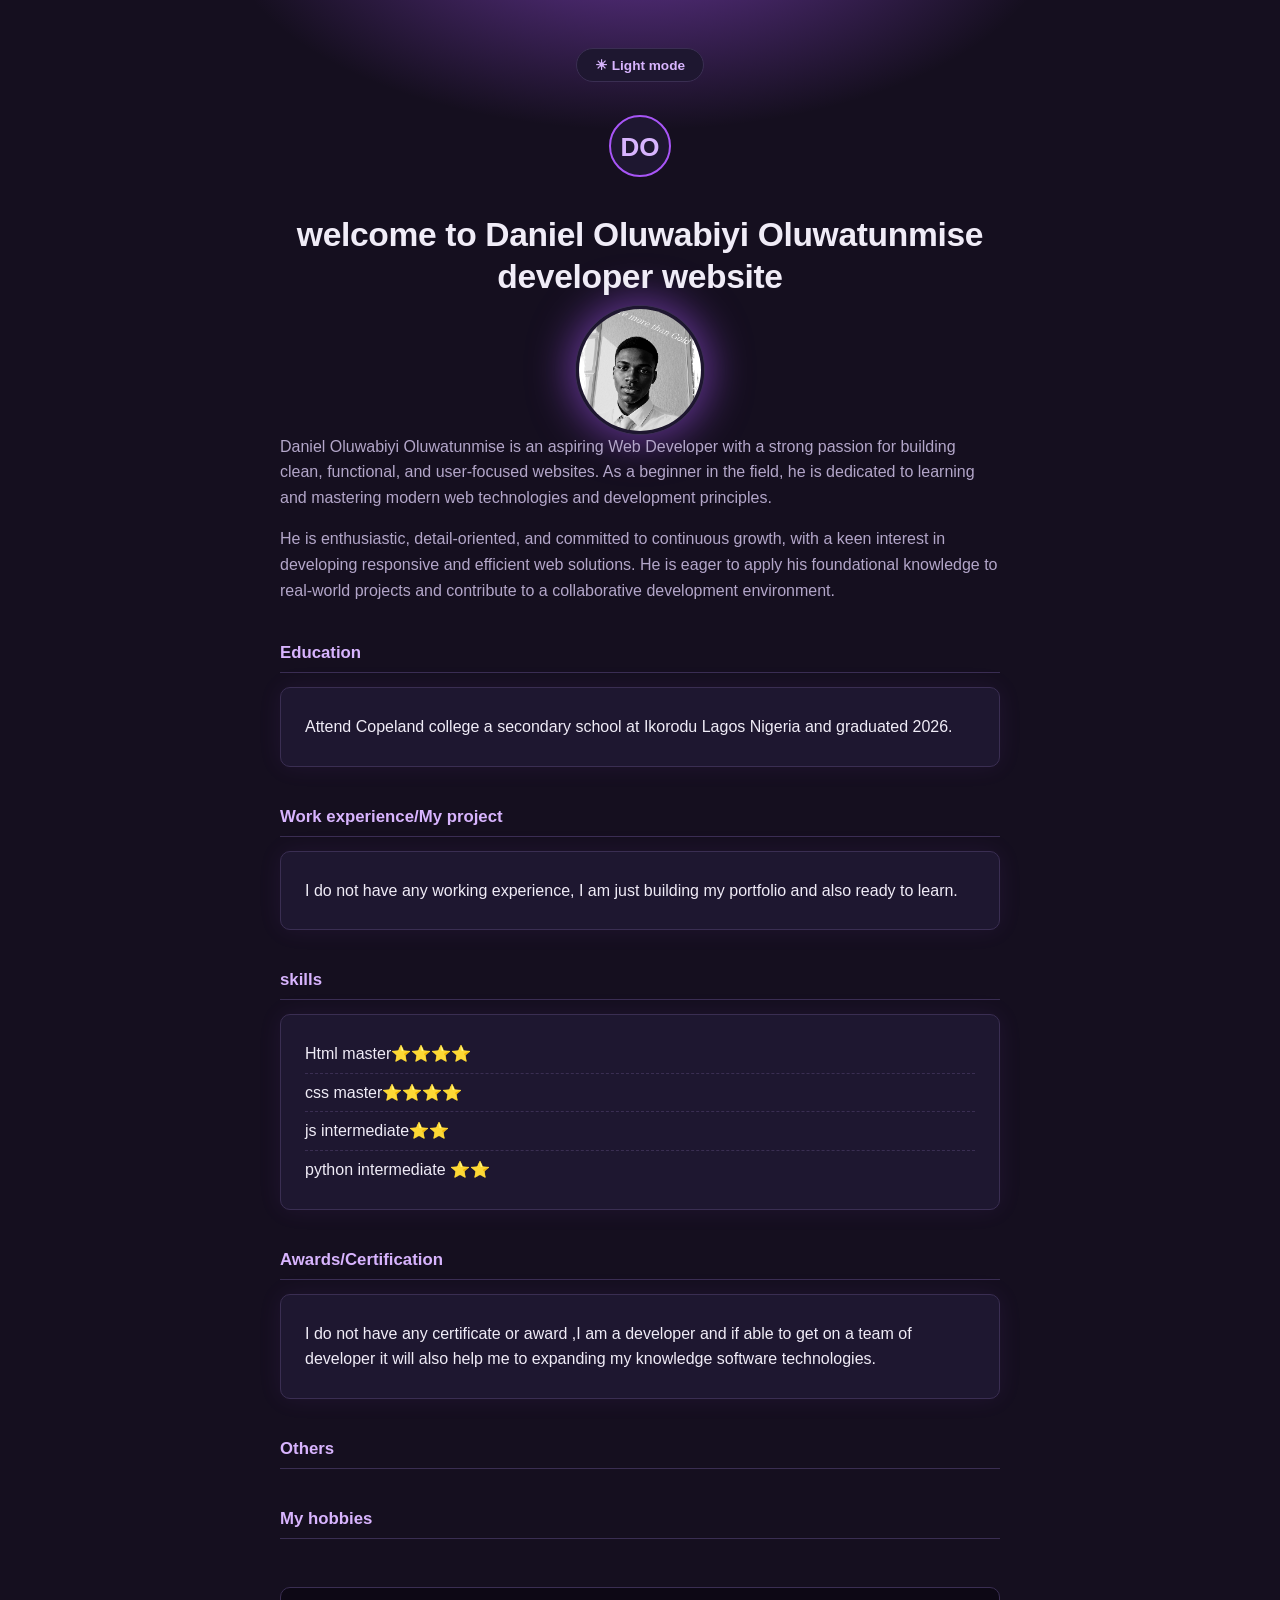
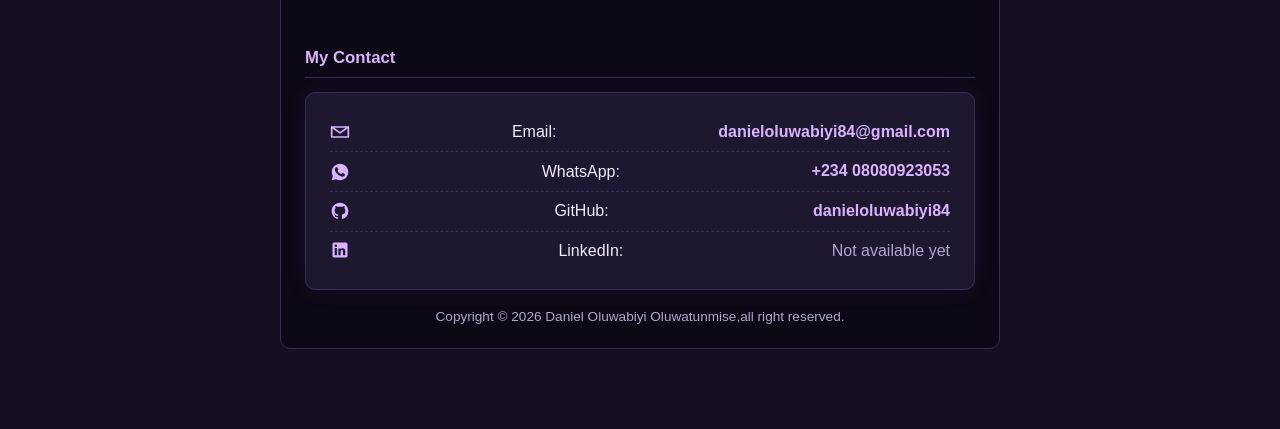
==== index.html @ 2e7d6ccd "Add files via upload" ====
<!DOCTYPE html>
<html lang="en">
<head>
    <meta charset="UTF-8">
    <title>Page title</title>
    <link rel="stylesheet" href="index.css">
</head>
<body>
    <button id="theme-toggle" onclick="toggleTheme()">☀ Light mode</button>
    
    <div style="text-align:center; margin-bottom: 12px;">
  <svg width="64" height="64" viewBox="0 0 64 64" xmlns="http://www.w3.org/2000/svg">
    <circle cx="32" cy="32" r="30" fill="var(--surface)" stroke="var(--accent)" stroke-width="2"/>
    <text x="32" y="42" font-family="Arial, sans-serif" font-size="26" font-weight="700"
          fill="var(--accent-bright)" text-anchor="middle">DO</text>
  </svg>
</div>        

    <h1>welcome to Daniel Oluwabiyi Oluwatunmise developer website</h1>
    
    <img src="profile-picture.png" alt="photo of Daniel Oluwabiyi Oluwatunmise">

<p>Daniel Oluwabiyi Oluwatunmise is an aspiring Web Developer with a strong passion for building clean, functional, and user-focused websites. As a beginner in the field, he is dedicated to learning and mastering modern web technologies and development principles.</p>

<p>He is enthusiastic, detail-oriented, and committed to continuous growth, with a keen interest in developing responsive and efficient web solutions. He is eager to apply his foundational knowledge to real-world projects and contribute to a collaborative development environment.</p>

<h3>Education</h3>

  <ul>
    <li>Attend Copeland college a secondary school at Ikorodu Lagos Nigeria and graduated 2026.</li>  
    </ul> 
  
<h3>Work experience/My project</h3>
  <ul>
    <li>I do not have any working experience,
    I am just building my portfolio and also ready to learn.</li>
 </ul>

<h3>skills</h3>
  <ul>
      <li>Html master⭐⭐⭐⭐</li>
      <li>css master⭐⭐⭐⭐</li>
      <li>js intermediate⭐⭐</li>
      <li>python intermediate ⭐⭐</li> 
  </ul>
  
<h3>Awards/Certification</h3>
  <ul> 
      <li>I do not have any certificate or award ,I am a developer and if able to get on a team of developer it will also help me to expanding my knowledge software technologies.</li>
  </ul>

<h3>Others</h3>
    <h3><a href="my-hobbies.html">My hobbies</a></h3>
    <article>
        <h3>My Contact</h3>
<ul>
    <li>
        <svg width="20" height="20" viewBox="0 0 24 24" fill="none" stroke="var(--accent-bright)" stroke-width="2">
            <path d="M4 4h16v16H4z" stroke="none"/>
            <path d="M22 6l-10 7L2 6" stroke="var(--accent-bright)" fill="none"/>
            <path d="M2 6h20v12H2z" stroke="var(--accent-bright)" fill="none"/>
        </svg>
        Email: <a href="mailto:danieloluwabiyi84@gmail.com">danieloluwabiyi84@gmail.com</a>
    </li>
    <li>
        <svg width="20" height="20" viewBox="0 0 24 24" fill="var(--accent-bright)">
            <path d="M12.04 2C6.58 2 2.13 6.45 2.13 11.91c0 1.75.46 3.45 1.32 4.95L2 22l5.25-1.38c1.45.79 3.08 1.21 4.79 1.21 5.46 0 9.91-4.45 9.91-9.91S17.5 2 12.04 2zm5.72 14.16c-.24.68-1.4 1.3-1.93 1.35-.5.05-1.06.28-3.6-.75-3.05-1.23-4.98-4.36-5.13-4.56-.15-.2-1.22-1.62-1.22-3.09 0-1.47.77-2.19 1.05-2.49.27-.3.6-.37.8-.37h.58c.19 0 .43-.03.67.51.24.55.83 1.9.9 2.04.07.14.12.3.02.49-.1.19-.15.31-.3.48-.15.17-.31.38-.44.51-.15.15-.3.31-.13.6.17.29.76 1.25 1.63 2.02 1.12 1 2.06 1.31 2.35 1.46.29.15.46.13.63-.08.17-.21.72-.84.91-1.13.19-.29.39-.24.65-.14.27.1 1.7.8 1.99.95.29.14.48.21.55.33.07.12.07.68-.17 1.34z"/>
        </svg>
        WhatsApp: <a href="https://wa.me/23408080923053" target="_blank">+234 08080923053</a>
    </li>
    <li>
        <svg width="20" height="20" viewBox="0 0 24 24" fill="var(--accent-bright)">
            <path d="M12 2C6.48 2 2 6.48 2 12c0 4.42 2.87 8.17 6.84 9.5.5.09.68-.22.68-.48 0-.24-.01-.87-.01-1.7-2.78.6-3.37-1.34-3.37-1.34-.45-1.16-1.11-1.47-1.11-1.47-.91-.62.07-.61.07-.61 1 .07 1.53 1.03 1.53 1.03.89 1.53 2.34 1.09 2.91.83.09-.65.35-1.09.63-1.34-2.22-.25-4.55-1.11-4.55-4.94 0-1.09.39-1.98 1.03-2.68-.1-.25-.45-1.27.1-2.65 0 0 .84-.27 2.75 1.02.8-.22 1.65-.33 2.5-.33.85 0 1.7.11 2.5.33 1.91-1.29 2.75-1.02 2.75-1.02.55 1.38.2 2.4.1 2.65.64.7 1.03 1.59 1.03 2.68 0 3.84-2.34 4.68-4.57 4.93.36.31.68.92.68 1.85 0 1.34-.01 2.42-.01 2.75 0 .27.18.58.69.48A10 10 0 0022 12c0-5.52-4.48-10-10-10z"/>
        </svg>
        GitHub: <a href="https://github.com/danieloluwabiyi84" target="_blank">danieloluwabiyi84</a>
    </li>
    <li>
        <svg width="20" height="20" viewBox="0 0 24 24" fill="var(--accent-bright)">
            <path d="M19 3a2 2 0 012 2v14a2 2 0 01-2 2H5a2 2 0 01-2-2V5a2 2 0 012-2h14zM8.34 18.34V9.67H5.67v8.67h2.67zM7 8.5a1.5 1.5 0 100-3 1.5 1.5 0 000 3zM18.34 18.34v-4.7c0-2.52-1.35-3.69-3.15-3.69-1.45 0-2.1.8-2.46 1.36v-1.16h-2.67c.04.75 0 8.19 0 8.19h2.67v-4.57c0-.24.02-.49.09-.66.2-.49.65-1 1.4-1 .99 0 1.39.75 1.39 1.86v4.37h2.73z"/>
        </svg>
        LinkedIn: <span style="color: var(--muted)">Not available yet</span>
    </li>
</ul>
    <footer>Copyright © 2026 Daniel Oluwabiyi Oluwatunmise,all right reserved.</footer>
    </article>
    <script src="script.js"></script>
</body>
</html>
---- index.css ----
/* ===========================================================
   Daniel Oluwabiyi Oluwatunmise — Portfolio Stylesheet
   Purple / torch-glow theme
   =========================================================== */

:root {
  --bg: #150f1f;
  --surface: #1e1730;
  --text: #f0ecf7;
  --muted: #b3a6c9;
  --accent: #a855f7;
  --accent-bright: #d8b4fe;
  --glow: rgba(168, 85, 247, 0.55);
  --border: #3a2e52;
  --card-dark: #0d0815;
  --radius: 10px;
  --max-width: 720px;
  --transition: background 0.25s ease, color 0.25s ease, border-color 0.25s ease;
}

:root[data-theme="light"] {
  --bg: #f6f2fb;
  --surface: #ffffff;
  --text: #241b33;
  --muted: #6b5e82;
  --accent: #9333ea;
  --accent-bright: #7e22ce;
  --glow: rgba(147, 51, 234, 0.25);
  --border: #ddd0ec;
  --card-dark: #ece2f8;
}

* {
  box-sizing: border-box;
}

body {
  margin: 0;
  padding: 48px 20px 80px;
  background:
    radial-gradient(600px 300px at 50% -80px, var(--glow), transparent 70%),
    var(--bg);
  color: var(--text);
  font-family: -apple-system, "Segoe UI", Roboto, Helvetica, Arial, sans-serif;
  line-height: 1.6;
  font-size: 16px;
  transition: var(--transition);
}

h1, h3 {
  font-family: inherit;
  color: var(--text);
  line-height: 1.25;
}

h1 {
  max-width: var(--max-width);
  margin: 28px auto 8px;
  font-size: clamp(1.6rem, 4vw, 2.1rem);
  font-weight: 700;
  letter-spacing: -0.01em;
  text-align: center;
}

h3 {
  max-width: var(--max-width);
  margin: 40px auto 14px;
  padding-bottom: 8px;
  font-size: 1.05rem;
  font-weight: 700;
  color: var(--accent-bright);
  border-bottom: 1px solid var(--border);
}

p {
  max-width: var(--max-width);
  margin: 0 auto 16px;
  color: var(--muted);
}

/* Profile photo: torch-lit glow, like it's catching firelight */
img {
  display: block;
  width: 128px;
  height: 128px;
  margin: 0 auto;
  border-radius: 50%;
  object-fit: cover;
  border: 3px solid var(--surface);
  box-shadow:
    0 0 0 1px var(--border),
    0 0 40px 6px var(--glow);
}

ul {
  max-width: var(--max-width);
  margin: 0 auto 16px;
  padding: 20px 24px;
  list-style: none;
  background: var(--surface);
  border: 1px solid var(--border);
  border-radius: var(--radius);
  box-shadow: 0 0 24px rgba(168, 85, 247, 0.08);
}

ul li {
  color: var(--text);
  padding: 6px 0;
}

ul li:not(:last-child) {
  border-bottom: 1px dashed var(--border);
}

/* Skills list: each line becomes a row with the stars pushed right */
h3:has(+ ul) + ul li {
  display: flex;
  justify-content: space-between;
  align-items: center;
  gap: 12px;
}

a {
  color: var(--accent-bright);
  text-decoration: none;
  font-weight: 600;
  border-bottom: 1px solid transparent;
  transition: border-color 0.15s ease, text-shadow 0.15s ease;
}

a:hover,
a:focus-visible {
  border-bottom-color: var(--accent-bright);
  text-shadow: 0 0 12px var(--glow);
}

a:focus-visible {
  outline: 2px solid var(--accent-bright);
  outline-offset: 3px;
  border-radius: 2px;
}

article {
  max-width: var(--max-width);
  margin: 48px auto 0;
  padding: 20px 24px;
  background: var(--card-dark);
  border: 1px solid var(--border);
  border-radius: var(--radius);
  transition: var(--transition);
}

footer {
  color: var(--muted);
  font-size: 0.85rem;
  text-align: center;
}

#theme-toggle {
  display: block;
  margin: 0 auto 32px;
  padding: 8px 18px;
  background: var(--surface);
  color: var(--accent-bright);
  border: 1px solid var(--border);
  border-radius: 999px;
  font-size: 0.85rem;
  font-weight: 600;
  cursor: pointer;
  transition: var(--transition);
}

#theme-toggle:hover,
#theme-toggle:focus-visible {
  border-color: var(--accent-bright);
}

h3:has(+ ul) + ul li {
  display: flex;
  align-items: center;
  gap: 10px;
}
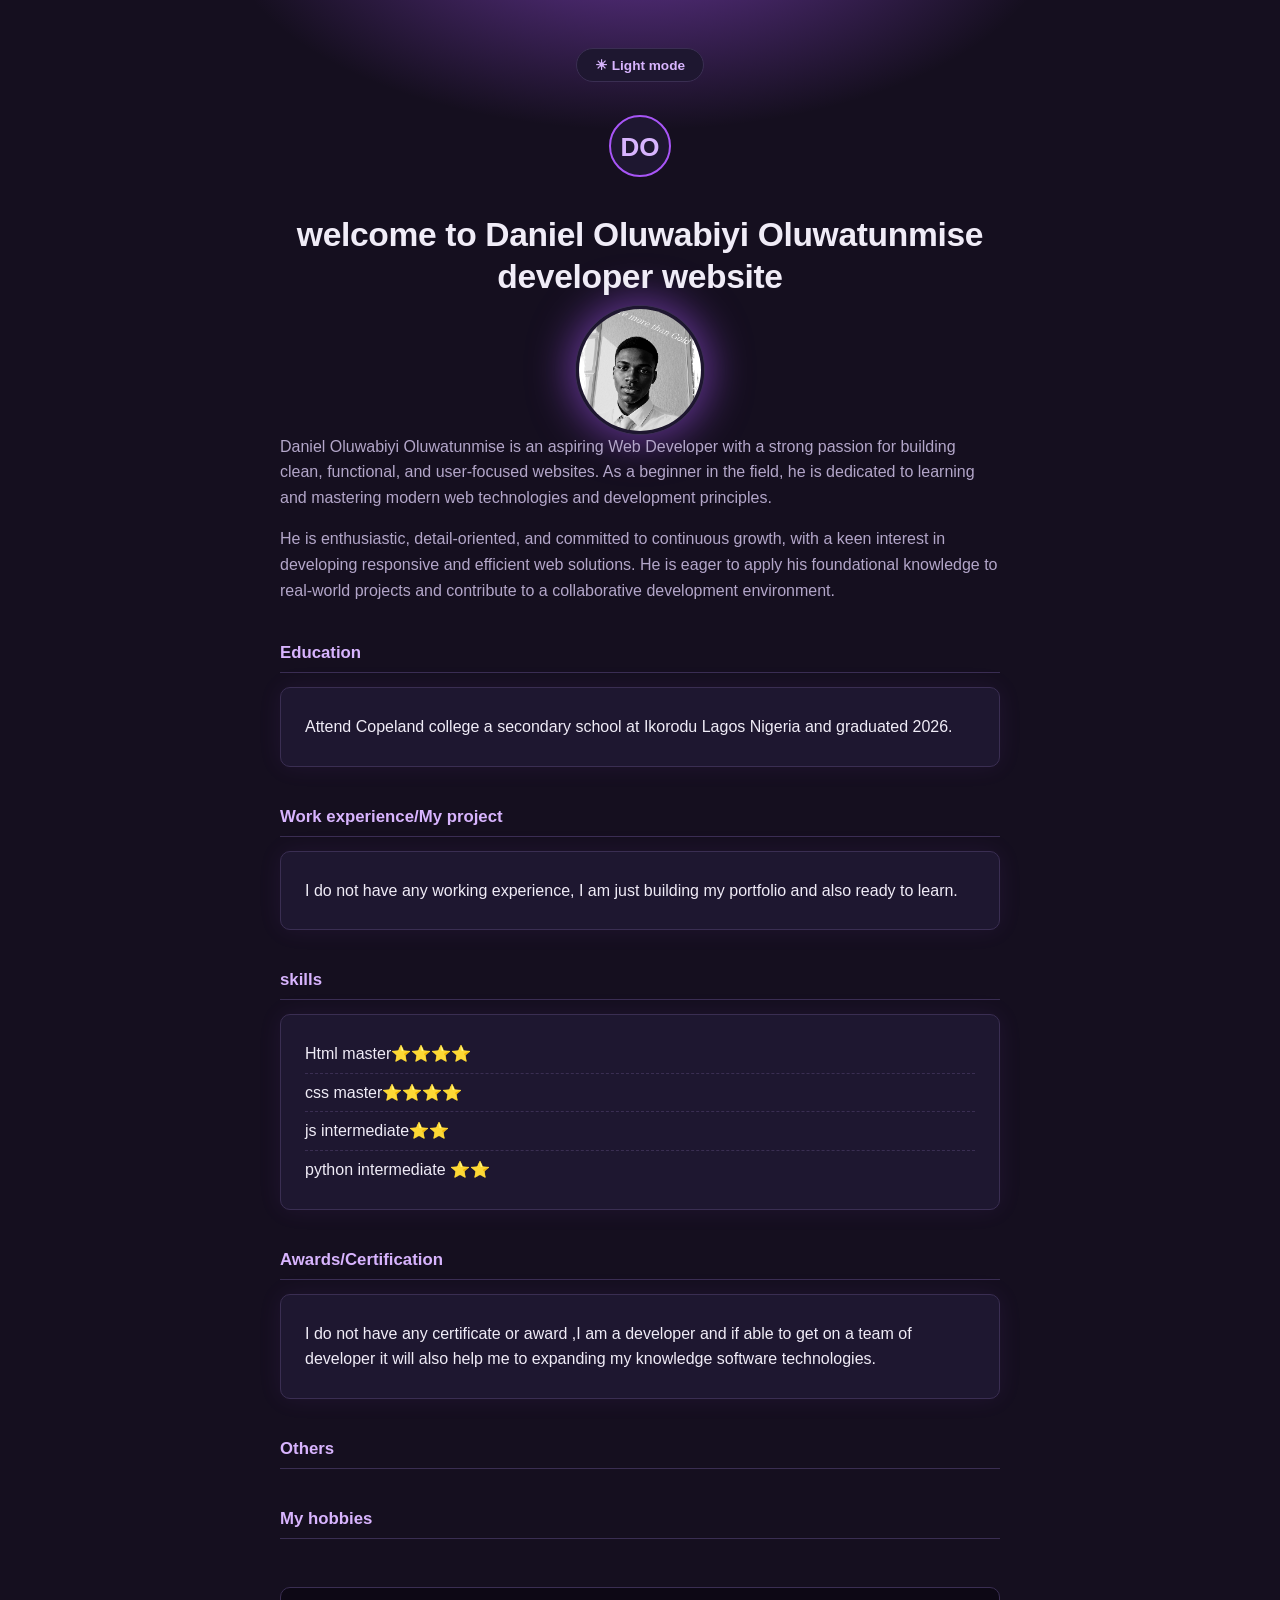
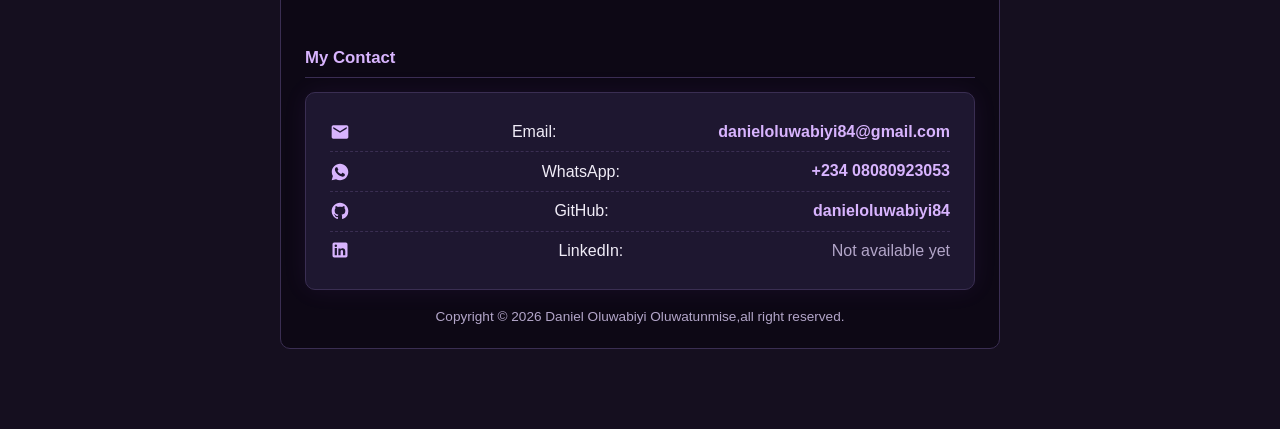
==== commit bf0d268a: "Add files via upload" ====
--- a/index.html
+++ b/index.html
@@ -1,9 +1,13 @@
-   <!DOCTYPE html>
+<!DOCTYPE html>
 <html lang="en">
 <head>
     <meta charset="UTF-8">
+    
+    <meta name="viewport" content="width=device-width, initial-scale=1.0">
+    
     <title>Page title</title>
     <link rel="stylesheet" href="index.css">
+    
 </head>
 <body>
     <button id="theme-toggle" onclick="toggleTheme()">☀ Light mode</button>
@@ -55,11 +59,11 @@
         <h3>My Contact</h3>
 <ul>
     <li>
-        <svg width="20" height="20" viewBox="0 0 24 24" fill="none" stroke="var(--accent-bright)" stroke-width="2">
-            <path d="M4 4h16v16H4z" stroke="none"/>
-            <path d="M22 6l-10 7L2 6" stroke="var(--accent-bright)" fill="none"/>
-            <path d="M2 6h20v12H2z" stroke="var(--accent-bright)" fill="none"/>
-        </svg>
+        
+        <svg width="20" height="20" viewBox="0 0 24 24" fill="var(--accent-bright)">
+    <path d="M20 4H4c-1.1 0-1.99.9-1.99 2L2 18c0 1.1.9 2 2 2h16c1.1 0 2-.9 2-2V6c0-1.1-.9-2-2-2zm0 4l-8 5-8-5V6l8 5 8-5v2z"/>
+</svg>
+
         Email: <a href="mailto:danieloluwabiyi84@gmail.com">danieloluwabiyi84@gmail.com</a>
     </li>
     <li>
@@ -85,4 +89,4 @@
     </article>
     <script src="script.js"></script>
 </body>
-</html>+</html>
--- a/index.css
+++ b/index.css
@@ -112,6 +112,11 @@
   border-bottom: 1px dashed var(--border);
 }
 
+ul li a {
+    word-break: break-word;
+    overflow-wrap: anywhere;
+}
+
 /* Skills list: each line becomes a row with the stars pushed right */
 h3:has(+ ul) + ul li {
   display: flex;
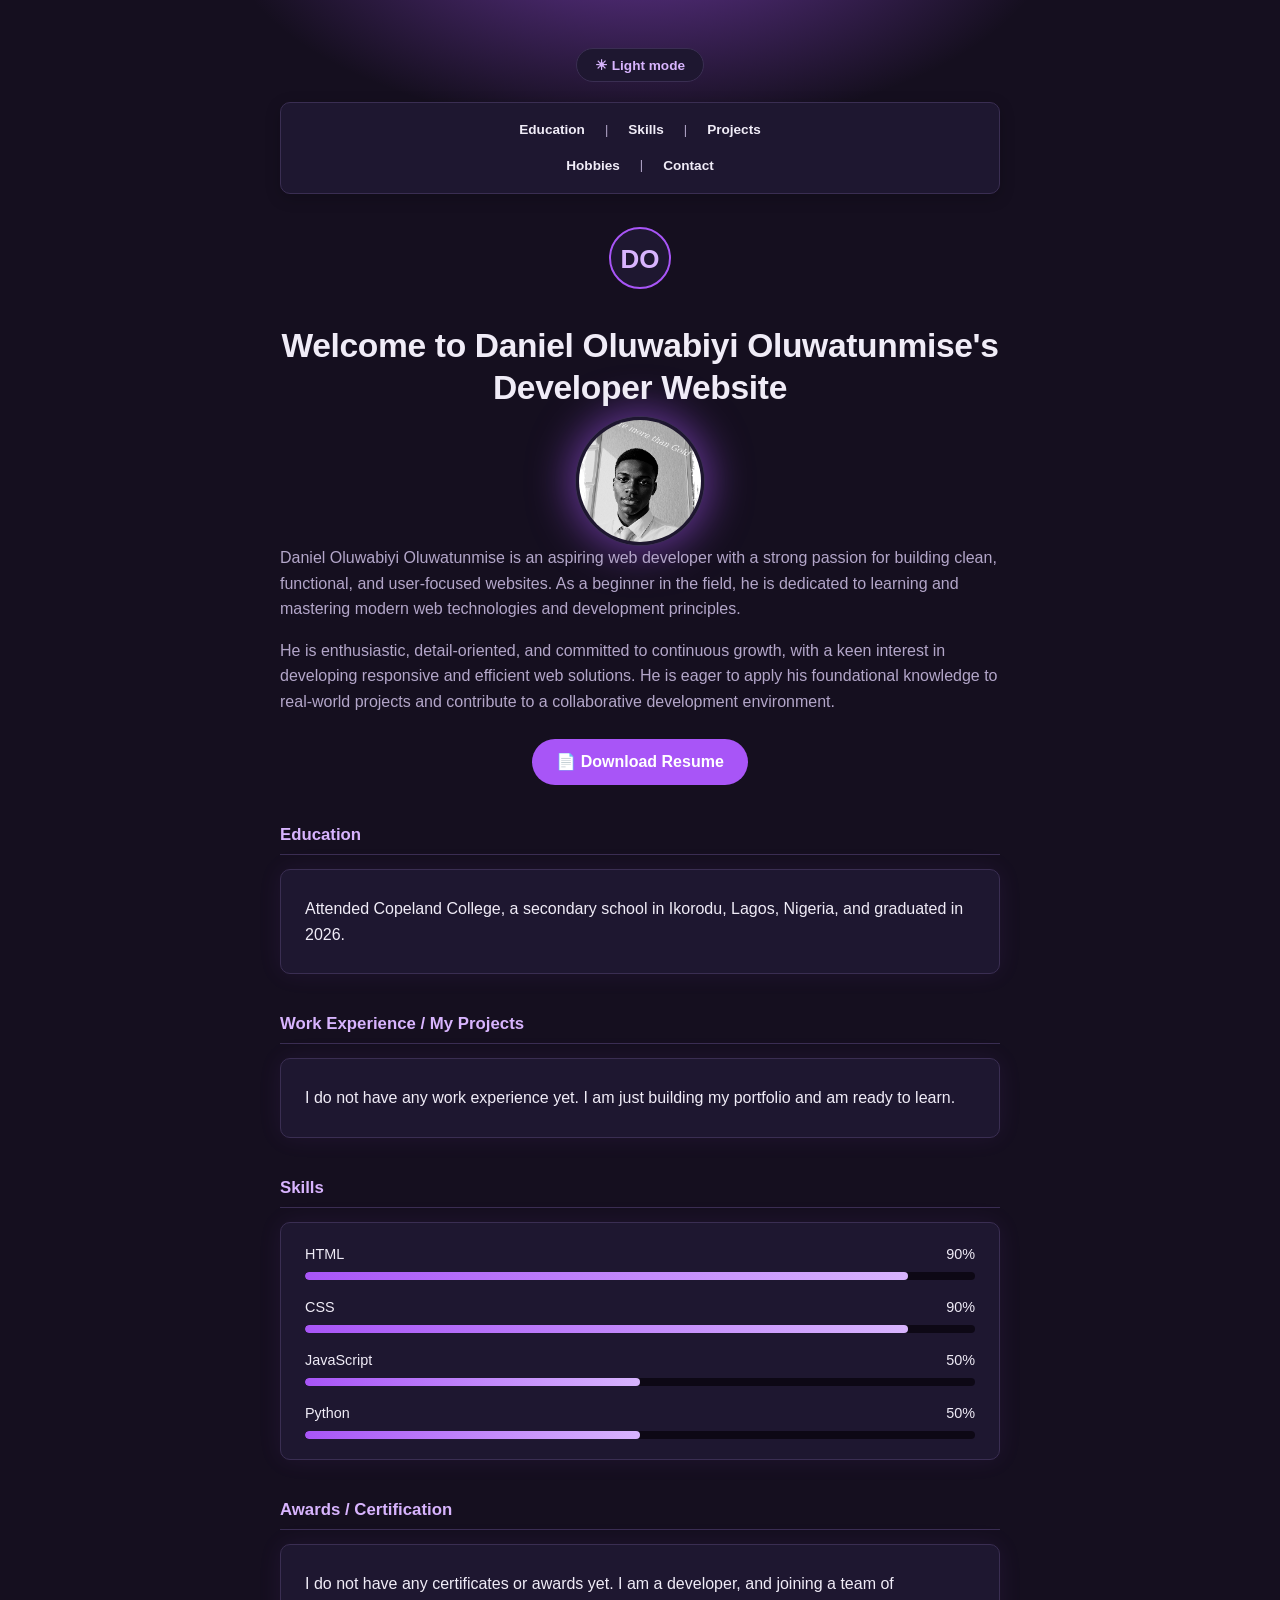
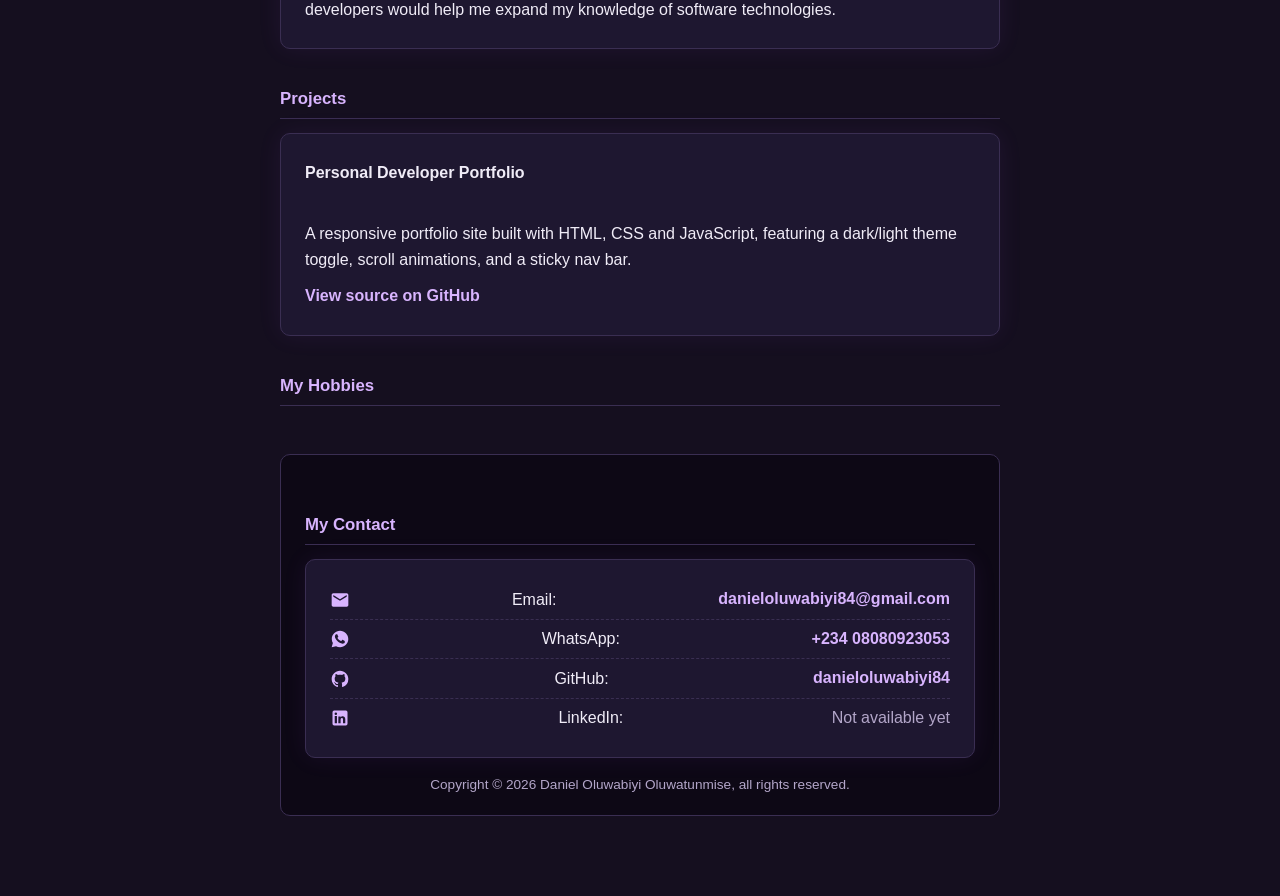
==== commit 0d0527df: "Add files via upload" ====
--- a/index.html
+++ b/index.html
@@ -2,91 +2,137 @@
 <html lang="en">
 <head>
     <meta charset="UTF-8">
-    
     <meta name="viewport" content="width=device-width, initial-scale=1.0">
-    
-    <title>Page title</title>
+    <title>Daniel Oluwabiyi Oluwatunmise — Developer Portfolio</title>
     <link rel="stylesheet" href="index.css">
-    
 </head>
 <body>
     <button id="theme-toggle" onclick="toggleTheme()">☀ Light mode</button>
-    
+
+    <nav class="site-nav">
+        <div class="nav-row">
+            <a href="#education" class="nav-link">Education</a>
+            <span class="nav-sep">|</span>
+            <a href="#skills" class="nav-link">Skills</a>
+            <span class="nav-sep">|</span>
+            <a href="#projects" class="nav-link">Projects</a>
+        </div>
+        <div class="nav-row">
+            <a href="my-hobbies.html" class="nav-link">Hobbies</a>
+            <span class="nav-sep">|</span>
+            <a href="#contact" class="nav-link">Contact</a>
+        </div>
+    </nav>
+
     <div style="text-align:center; margin-bottom: 12px;">
-  <svg width="64" height="64" viewBox="0 0 64 64" xmlns="http://www.w3.org/2000/svg">
-    <circle cx="32" cy="32" r="30" fill="var(--surface)" stroke="var(--accent)" stroke-width="2"/>
-    <text x="32" y="42" font-family="Arial, sans-serif" font-size="26" font-weight="700"
-          fill="var(--accent-bright)" text-anchor="middle">DO</text>
-  </svg>
-</div>        
+        <svg width="64" height="64" viewBox="0 0 64 64" xmlns="http://www.w3.org/2000/svg">
+            <circle cx="32" cy="32" r="30" fill="var(--surface)" stroke="var(--accent)" stroke-width="2"/>
+            <text x="32" y="42" font-family="Arial, sans-serif" font-size="26" font-weight="700"
+                  fill="var(--accent-bright)" text-anchor="middle">DO</text>
+        </svg>
+    </div>
 
-    <h1>welcome to Daniel Oluwabiyi Oluwatunmise developer website</h1>
-    
-    <img src="profile-picture.png" alt="photo of Daniel Oluwabiyi Oluwatunmise">
+    <h1>Welcome to Daniel Oluwabiyi Oluwatunmise's Developer Website</h1>
 
-<p>Daniel Oluwabiyi Oluwatunmise is an aspiring Web Developer with a strong passion for building clean, functional, and user-focused websites. As a beginner in the field, he is dedicated to learning and mastering modern web technologies and development principles.</p>
+    <img src="profile-picture.png" alt="Photo of Daniel Oluwabiyi Oluwatunmise">
 
-<p>He is enthusiastic, detail-oriented, and committed to continuous growth, with a keen interest in developing responsive and efficient web solutions. He is eager to apply his foundational knowledge to real-world projects and contribute to a collaborative development environment.</p>
+    <p>Daniel Oluwabiyi Oluwatunmise is an aspiring web developer with a strong passion for building clean, functional, and user-focused websites. As a beginner in the field, he is dedicated to learning and mastering modern web technologies and development principles.</p>
 
-<h3>Education</h3>
+    <p>He is enthusiastic, detail-oriented, and committed to continuous growth, with a keen interest in developing responsive and efficient web solutions. He is eager to apply his foundational knowledge to real-world projects and contribute to a collaborative development environment.</p>
 
-  <ul>
-    <li>Attend Copeland college a secondary school at Ikorodu Lagos Nigeria and graduated 2026.</li>  
-    </ul> 
-  
-<h3>Work experience/My project</h3>
-  <ul>
-    <li>I do not have any working experience,
-    I am just building my portfolio and also ready to learn.</li>
- </ul>
+    <div style="text-align:center; margin: 24px auto;">
+        <a href="resume.pdf" download class="resume-btn">📄 Download Resume</a>
+    </div>
 
-<h3>skills</h3>
-  <ul>
-      <li>Html master⭐⭐⭐⭐</li>
-      <li>css master⭐⭐⭐⭐</li>
-      <li>js intermediate⭐⭐</li>
-      <li>python intermediate ⭐⭐</li> 
-  </ul>
-  
-<h3>Awards/Certification</h3>
-  <ul> 
-      <li>I do not have any certificate or award ,I am a developer and if able to get on a team of developer it will also help me to expanding my knowledge software technologies.</li>
-  </ul>
+    <div class="reveal">
+        <h3 id="education">Education</h3>
+        <ul>
+            <li>Attended Copeland College, a secondary school in Ikorodu, Lagos, Nigeria, and graduated in 2026.</li>
+        </ul>
+    </div>
 
-<h3>Others</h3>
-    <h3><a href="my-hobbies.html">My hobbies</a></h3>
-    <article>
+    <div class="reveal">
+        <h3>Work Experience / My Projects</h3>
+        <ul>
+            <li>I do not have any work experience yet. I am just building my portfolio and am ready to learn.</li>
+        </ul>
+    </div>
+
+    <div class="reveal">
+        <h3 id="skills">Skills</h3>
+        <div class="skills-container">
+            <div class="skill">
+                <div class="skill-label"><span>HTML</span><span>90%</span></div>
+                <div class="skill-bar"><div class="skill-fill" data-level="90%"></div></div>
+            </div>
+            <div class="skill">
+                <div class="skill-label"><span>CSS</span><span>90%</span></div>
+                <div class="skill-bar"><div class="skill-fill" data-level="90%"></div></div>
+            </div>
+            <div class="skill">
+                <div class="skill-label"><span>JavaScript</span><span>50%</span></div>
+                <div class="skill-bar"><div class="skill-fill" data-level="50%"></div></div>
+            </div>
+            <div class="skill">
+                <div class="skill-label"><span>Python</span><span>50%</span></div>
+                <div class="skill-bar"><div class="skill-fill" data-level="50%"></div></div>
+            </div>
+        </div>
+    </div>
+
+    <div class="reveal">
+        <h3>Awards / Certification</h3>
+        <ul>
+            <li>I do not have any certificates or awards yet. I am a developer, and joining a team of developers would help me expand my knowledge of software technologies.</li>
+        </ul>
+    </div>
+
+    <div class="reveal">
+        <h3 id="projects">Projects</h3>
+        <ul>
+            <li>
+                <strong>Personal Developer Portfolio</strong><br>
+                A responsive portfolio site built with HTML, CSS and JavaScript, featuring a dark/light theme toggle, scroll animations, and a sticky nav bar.<br>
+                <a href="https://github.com/danieloluwabiyi84/my-portfolio" target="_blank">View source on GitHub</a>
+            </li>
+        </ul>
+    </div>
+
+    <h3><a href="my-hobbies.html">My Hobbies</a></h3>
+
+    <article class="reveal" id="contact">
         <h3>My Contact</h3>
-<ul>
-    <li>
-        
-        <svg width="20" height="20" viewBox="0 0 24 24" fill="var(--accent-bright)">
-    <path d="M20 4H4c-1.1 0-1.99.9-1.99 2L2 18c0 1.1.9 2 2 2h16c1.1 0 2-.9 2-2V6c0-1.1-.9-2-2-2zm0 4l-8 5-8-5V6l8 5 8-5v2z"/>
-</svg>
+        <ul>
+            <li>
+                <svg width="20" height="20" viewBox="0 0 24 24" fill="var(--accent-bright)">
+                    <path d="M20 4H4c-1.1 0-1.99.9-1.99 2L2 18c0 1.1.9 2 2 2h16c1.1 0 2-.9 2-2V6c0-1.1-.9-2-2-2zm0 4l-8 5-8-5V6l8 5 8-5v2z"/>
+                </svg>
+                Email: <a href="mailto:danieloluwabiyi84@gmail.com">danieloluwabiyi84@gmail.com</a>
+            </li>
+            <li>
+                <svg width="20" height="20" viewBox="0 0 24 24" fill="var(--accent-bright)">
+                    <path d="M12.04 2C6.58 2 2.13 6.45 2.13 11.91c0 1.75.46 3.45 1.32 4.95L2 22l5.25-1.38c1.45.79 3.08 1.21 4.79 1.21 5.46 0 9.91-4.45 9.91-9.91S17.5 2 12.04 2zm5.72 14.16c-.24.68-1.4 1.3-1.93 1.35-.5.05-1.06.28-3.6-.75-3.05-1.23-4.98-4.36-5.13-4.56-.15-.2-1.22-1.62-1.22-3.09 0-1.47.77-2.19 1.05-2.49.27-.3.6-.37.8-.37h.58c.19 0 .43-.03.67.51.24.55.83 1.9.9 2.04.07.14.12.3.02.49-.1.19-.15.31-.3.48-.15.17-.31.38-.44.51-.15.15-.3.31-.13.6.17.29.76 1.25 1.63 2.02 1.12 1 2.06 1.31 2.35 1.46.29.15.46.13.63-.08.17-.21.72-.84.91-1.13.19-.29.39-.24.65-.14.27.1 1.7.8 1.99.95.29.14.48.21.55.33.07.12.07.68-.17 1.34z"/>
+                </svg>
+                WhatsApp: <a href="https://wa.me/23408080923053" target="_blank">+234 08080923053</a>
+            </li>
+            <li>
+                <svg width="20" height="20" viewBox="0 0 24 24" fill="var(--accent-bright)">
+                    <path d="M12 2C6.48 2 2 6.48 2 12c0 4.42 2.87 8.17 6.84 9.5.5.09.68-.22.68-.48 0-.24-.01-.87-.01-1.7-2.78.6-3.37-1.34-3.37-1.34-.45-1.16-1.11-1.47-1.11-1.47-.91-.62.07-.61.07-.61 1 .07 1.53 1.03 1.53 1.03.89 1.53 2.34 1.09 2.91.83.09-.65.35-1.09.63-1.34-2.22-.25-4.55-1.11-4.55-4.94 0-1.09.39-1.98 1.03-2.68-.1-.25-.45-1.27.1-2.65 0 0 .84-.27 2.75 1.02.8-.22 1.65-.33 2.5-.33.85 0 1.7.11 2.5.33 1.91-1.29 2.75-1.02 2.75-1.02.55 1.38.2 2.4.1 2.65.64.7 1.03 1.59 1.03 2.68 0 3.84-2.34 4.68-4.57 4.93.36.31.68.92.68 1.85 0 1.34-.01 2.42-.01 2.75 0 .27.18.58.69.48A10 10 0 0022 12c0-5.52-4.48-10-10-10z"/>
+                </svg>
+                GitHub: <a href="https://github.com/danieloluwabiyi84" target="_blank">danieloluwabiyi84</a>
+            </li>
+            <li>
+                <svg width="20" height="20" viewBox="0 0 24 24" fill="var(--accent-bright)">
+                    <path d="M19 3a2 2 0 012 2v14a2 2 0 01-2 2H5a2 2 0 01-2-2V5a2 2 0 012-2h14zM8.34 18.34V9.67H5.67v8.67h2.67zM7 8.5a1.5 1.5 0 100-3 1.5 1.5 0 000 3zM18.34 18.34v-4.7c0-2.52-1.35-3.69-3.15-3.69-1.45 0-2.1.8-2.46 1.36v-1.16h-2.67c.04.75 0 8.19 0 8.19h2.67v-4.57c0-.24.02-.49.09-.66.2-.49.65-1 1.4-1 .99 0 1.39.75 1.39 1.86v4.37h2.73z"/>
+                </svg>
+                LinkedIn: <span style="color: var(--muted)">Not available yet</span>
+            </li>
+        </ul>
+        <footer>Copyright © 2026 Daniel Oluwabiyi Oluwatunmise, all rights reserved.</footer>
+    </article>
 
-        Email: <a href="mailto:danieloluwabiyi84@gmail.com">danieloluwabiyi84@gmail.com</a>
-    </li>
-    <li>
-        <svg width="20" height="20" viewBox="0 0 24 24" fill="var(--accent-bright)">
-            <path d="M12.04 2C6.58 2 2.13 6.45 2.13 11.91c0 1.75.46 3.45 1.32 4.95L2 22l5.25-1.38c1.45.79 3.08 1.21 4.79 1.21 5.46 0 9.91-4.45 9.91-9.91S17.5 2 12.04 2zm5.72 14.16c-.24.68-1.4 1.3-1.93 1.35-.5.05-1.06.28-3.6-.75-3.05-1.23-4.98-4.36-5.13-4.56-.15-.2-1.22-1.62-1.22-3.09 0-1.47.77-2.19 1.05-2.49.27-.3.6-.37.8-.37h.58c.19 0 .43-.03.67.51.24.55.83 1.9.9 2.04.07.14.12.3.02.49-.1.19-.15.31-.3.48-.15.17-.31.38-.44.51-.15.15-.3.31-.13.6.17.29.76 1.25 1.63 2.02 1.12 1 2.06 1.31 2.35 1.46.29.15.46.13.63-.08.17-.21.72-.84.91-1.13.19-.29.39-.24.65-.14.27.1 1.7.8 1.99.95.29.14.48.21.55.33.07.12.07.68-.17 1.34z"/>
-        </svg>
-        WhatsApp: <a href="https://wa.me/23408080923053" target="_blank">+234 08080923053</a>
-    </li>
-    <li>
-        <svg width="20" height="20" viewBox="0 0 24 24" fill="var(--accent-bright)">
-            <path d="M12 2C6.48 2 2 6.48 2 12c0 4.42 2.87 8.17 6.84 9.5.5.09.68-.22.68-.48 0-.24-.01-.87-.01-1.7-2.78.6-3.37-1.34-3.37-1.34-.45-1.16-1.11-1.47-1.11-1.47-.91-.62.07-.61.07-.61 1 .07 1.53 1.03 1.53 1.03.89 1.53 2.34 1.09 2.91.83.09-.65.35-1.09.63-1.34-2.22-.25-4.55-1.11-4.55-4.94 0-1.09.39-1.98 1.03-2.68-.1-.25-.45-1.27.1-2.65 0 0 .84-.27 2.75 1.02.8-.22 1.65-.33 2.5-.33.85 0 1.7.11 2.5.33 1.91-1.29 2.75-1.02 2.75-1.02.55 1.38.2 2.4.1 2.65.64.7 1.03 1.59 1.03 2.68 0 3.84-2.34 4.68-4.57 4.93.36.31.68.92.68 1.85 0 1.34-.01 2.42-.01 2.75 0 .27.18.58.69.48A10 10 0 0022 12c0-5.52-4.48-10-10-10z"/>
-        </svg>
-        GitHub: <a href="https://github.com/danieloluwabiyi84" target="_blank">danieloluwabiyi84</a>
-    </li>
-    <li>
-        <svg width="20" height="20" viewBox="0 0 24 24" fill="var(--accent-bright)">
-            <path d="M19 3a2 2 0 012 2v14a2 2 0 01-2 2H5a2 2 0 01-2-2V5a2 2 0 012-2h14zM8.34 18.34V9.67H5.67v8.67h2.67zM7 8.5a1.5 1.5 0 100-3 1.5 1.5 0 000 3zM18.34 18.34v-4.7c0-2.52-1.35-3.69-3.15-3.69-1.45 0-2.1.8-2.46 1.36v-1.16h-2.67c.04.75 0 8.19 0 8.19h2.67v-4.57c0-.24.02-.49.09-.66.2-.49.65-1 1.4-1 .99 0 1.39.75 1.39 1.86v4.37h2.73z"/>
-        </svg>
-        LinkedIn: <span style="color: var(--muted)">Not available yet</span>
-    </li>
-</ul>
-    <footer>Copyright © 2026 Daniel Oluwabiyi Oluwatunmise,all right reserved.</footer>
-    </article>
+    <button id="back-to-top" aria-label="Back to top">↑</button>
+
     <script src="script.js"></script>
 </body>
 </html>
--- a/index.css
+++ b/index.css
@@ -34,6 +34,14 @@
   box-sizing: border-box;
 }
 
+a, button {
+  -webkit-tap-highlight-color: transparent;
+}
+
+html {
+  scroll-behavior: smooth;
+}
+
 body {
   margin: 0;
   padding: 48px 20px 80px;
@@ -78,7 +86,6 @@
   color: var(--muted);
 }
 
-/* Profile photo: torch-lit glow, like it's catching firelight */
 img {
   display: block;
   width: 128px;
@@ -113,16 +120,16 @@
 }
 
 ul li a {
-    word-break: break-word;
-    overflow-wrap: anywhere;
-}
-
-/* Skills list: each line becomes a row with the stars pushed right */
+  word-break: break-word;
+  overflow-wrap: anywhere;
+}
+
 h3:has(+ ul) + ul li {
   display: flex;
   justify-content: space-between;
   align-items: center;
-  gap: 12px;
+  gap: 10px;
+  flex-wrap: wrap;
 }
 
 a {
@@ -163,7 +170,7 @@
 
 #theme-toggle {
   display: block;
-  margin: 0 auto 32px;
+  margin: 0 auto 20px;
   padding: 8px 18px;
   background: var(--surface);
   color: var(--accent-bright);
@@ -180,8 +187,148 @@
   border-color: var(--accent-bright);
 }
 
-h3:has(+ ul) + ul li {
+/* Sticky navigation bar — two rows, pipe-separated */
+.site-nav {
+  position: sticky;
+  top: 0;
+  z-index: 50;
+  max-width: var(--max-width);
+  margin: 0 auto 32px;
+  display: flex;
+  flex-direction: column;
+  align-items: center;
+  gap: 6px;
+  padding: 12px 20px;
+  background: var(--surface);
+  border: 1px solid var(--border);
+  border-radius: var(--radius);
+  box-shadow: 0 4px 16px rgba(0, 0, 0, 0.2);
+}
+
+.nav-row {
   display: flex;
   align-items: center;
+  justify-content: center;
+  flex-wrap: wrap;
   gap: 10px;
-}+}
+
+.nav-sep {
+  color: var(--muted);
+  font-size: 0.8rem;
+}
+
+.nav-link {
+  font-size: 0.85rem;
+  font-weight: 600;
+  color: var(--text);
+  padding: 4px 10px;
+  border-radius: 6px;
+  border-bottom: none;
+}
+
+.nav-link.active {
+  background: var(--accent);
+  color: #fff;
+}
+
+/* Resume download button */
+.resume-btn {
+  display: inline-block;
+  padding: 10px 24px;
+  background: var(--accent);
+  color: #fff;
+  border-radius: 999px;
+  font-weight: 700;
+  text-decoration: none;
+  transition: background 0.2s ease, transform 0.15s ease;
+}
+
+.resume-btn:hover {
+  background: var(--accent-bright);
+  color: var(--bg);
+  transform: translateY(-2px);
+}
+
+/* Skills as progress bars */
+.skills-container {
+  max-width: var(--max-width);
+  margin: 0 auto 16px;
+  padding: 20px 24px;
+  background: var(--surface);
+  border: 1px solid var(--border);
+  border-radius: var(--radius);
+  box-shadow: 0 0 24px rgba(168, 85, 247, 0.08);
+}
+
+.skill {
+  margin-bottom: 16px;
+}
+
+.skill:last-child {
+  margin-bottom: 0;
+}
+
+.skill-label {
+  display: flex;
+  justify-content: space-between;
+  font-size: 0.9rem;
+  margin-bottom: 6px;
+  color: var(--text);
+}
+
+.skill-bar {
+  width: 100%;
+  height: 8px;
+  background: var(--card-dark);
+  border-radius: 999px;
+  overflow: hidden;
+}
+
+.skill-fill {
+  height: 100%;
+  width: 0%;
+  background: linear-gradient(90deg, var(--accent), var(--accent-bright));
+  border-radius: 999px;
+  transition: width 1.2s ease;
+}
+
+/* Scroll-reveal animation */
+.reveal {
+  opacity: 0;
+  transform: translateY(24px);
+  transition: opacity 0.6s ease, transform 0.6s ease;
+}
+
+.reveal.visible {
+  opacity: 1;
+  transform: translateY(0);
+}
+
+/* Back-to-top button */
+#back-to-top {
+  position: fixed;
+  bottom: 24px;
+  right: 24px;
+  width: 44px;
+  height: 44px;
+  border-radius: 50%;
+  background: var(--accent);
+  color: #fff;
+  border: none;
+  font-size: 1.2rem;
+  cursor: pointer;
+  opacity: 0;
+  pointer-events: none;
+  transition: opacity 0.25s ease, transform 0.15s ease;
+  box-shadow: 0 4px 12px rgba(0, 0, 0, 0.25);
+}
+
+#back-to-top.show {
+  opacity: 1;
+  pointer-events: auto;
+}
+
+#back-to-top:hover {
+  transform: translateY(-3px);
+}
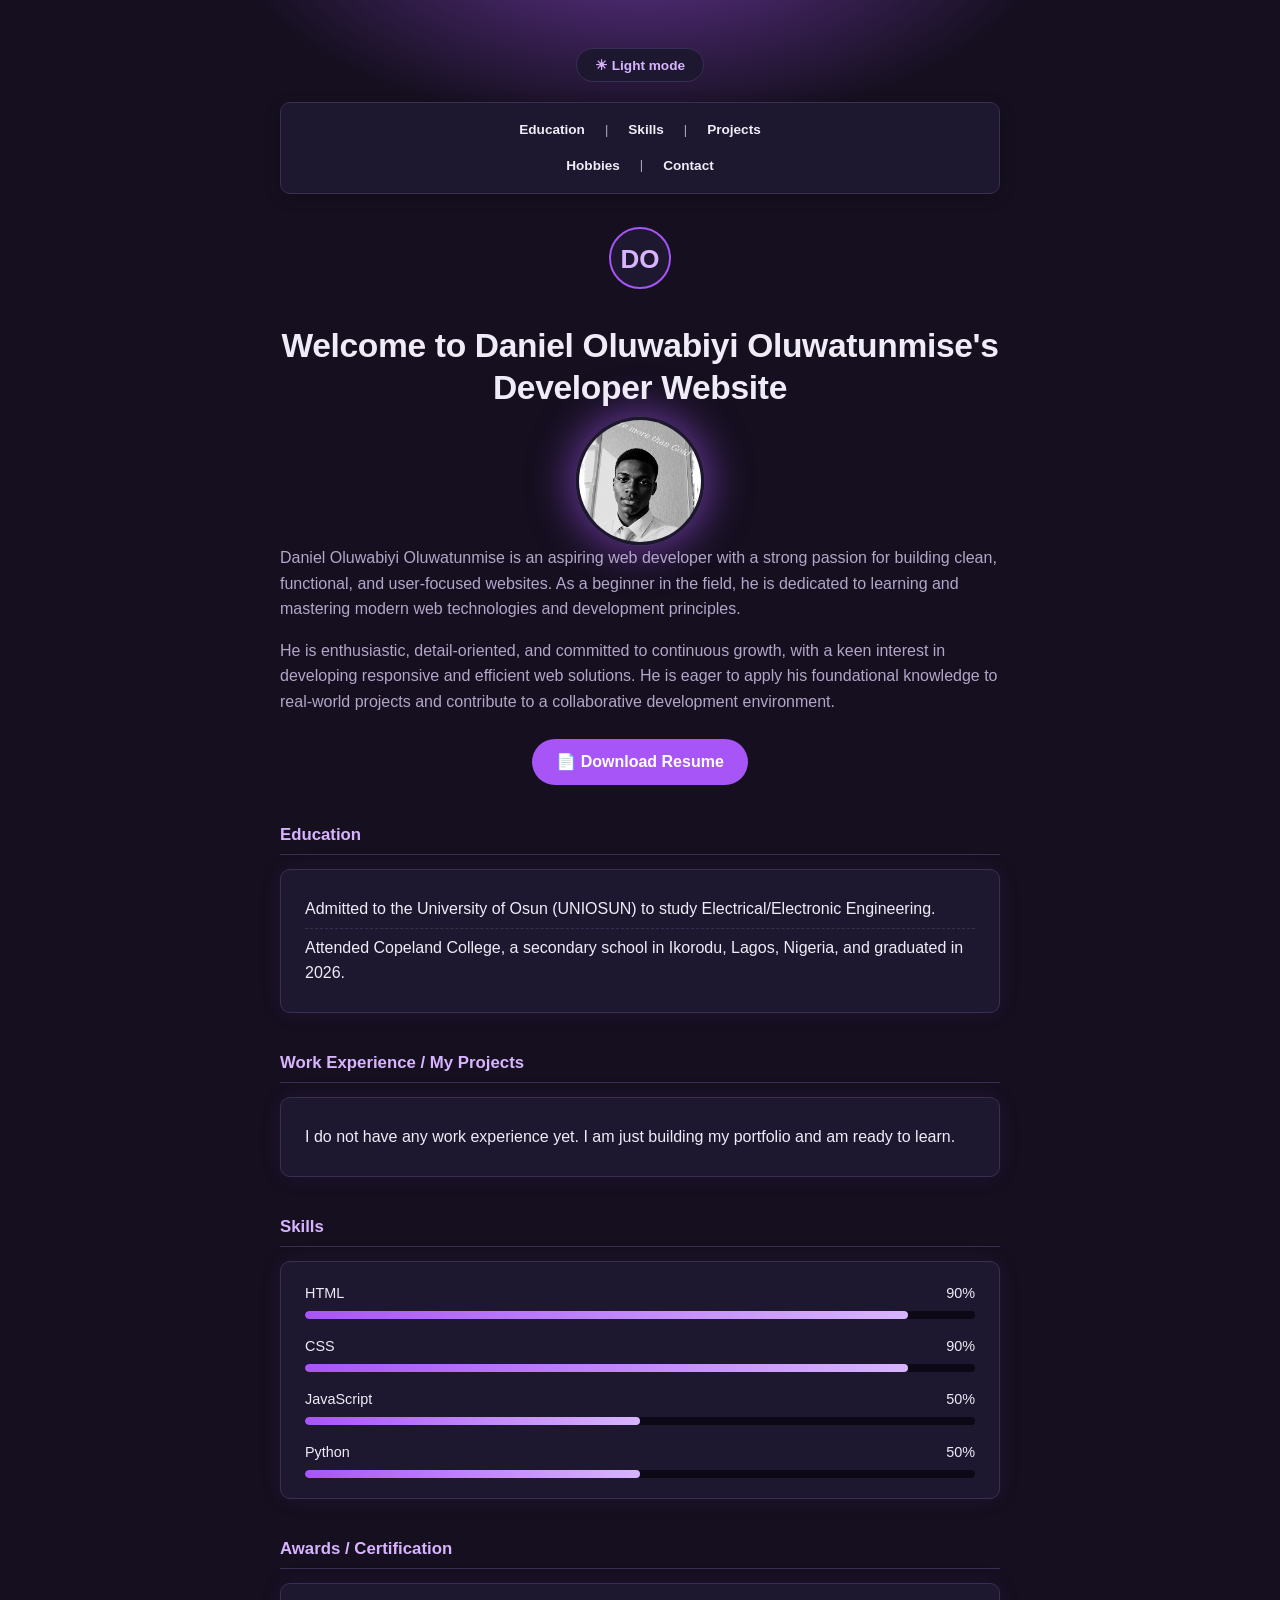
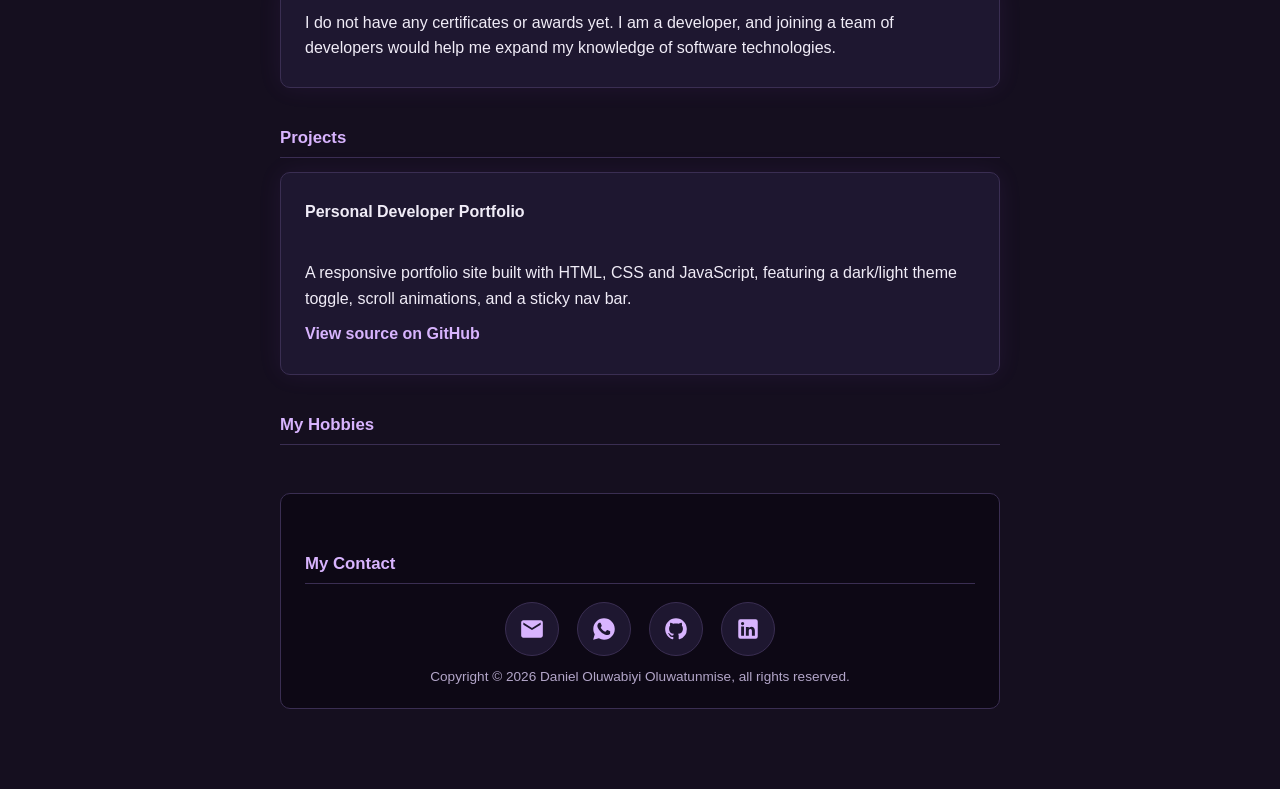
==== commit b0da2ada: "Add files via upload" ====
--- a/index.html
+++ b/index.html
@@ -47,6 +47,7 @@
     <div class="reveal">
         <h3 id="education">Education</h3>
         <ul>
+            <li>Admitted to the University of Osun (UNIOSUN) to study Electrical/Electronic Engineering.</li>
             <li>Attended Copeland College, a secondary school in Ikorodu, Lagos, Nigeria, and graduated in 2026.</li>
         </ul>
     </div>
@@ -102,32 +103,28 @@
 
     <article class="reveal" id="contact">
         <h3>My Contact</h3>
-        <ul>
-            <li>
-                <svg width="20" height="20" viewBox="0 0 24 24" fill="var(--accent-bright)">
+        <div class="contact-icons">
+            <a href="mailto:danieloluwabiyi84@gmail.com" aria-label="Email me" title="Email me">
+                <svg viewBox="0 0 24 24" aria-hidden="true">
                     <path d="M20 4H4c-1.1 0-1.99.9-1.99 2L2 18c0 1.1.9 2 2 2h16c1.1 0 2-.9 2-2V6c0-1.1-.9-2-2-2zm0 4l-8 5-8-5V6l8 5 8-5v2z"/>
                 </svg>
-                Email: <a href="mailto:danieloluwabiyi84@gmail.com">danieloluwabiyi84@gmail.com</a>
-            </li>
-            <li>
-                <svg width="20" height="20" viewBox="0 0 24 24" fill="var(--accent-bright)">
+            </a>
+            <a href="https://wa.me/23408080923053" target="_blank" rel="noopener" aria-label="Chat on WhatsApp" title="Chat on WhatsApp">
+                <svg viewBox="0 0 24 24" aria-hidden="true">
                     <path d="M12.04 2C6.58 2 2.13 6.45 2.13 11.91c0 1.75.46 3.45 1.32 4.95L2 22l5.25-1.38c1.45.79 3.08 1.21 4.79 1.21 5.46 0 9.91-4.45 9.91-9.91S17.5 2 12.04 2zm5.72 14.16c-.24.68-1.4 1.3-1.93 1.35-.5.05-1.06.28-3.6-.75-3.05-1.23-4.98-4.36-5.13-4.56-.15-.2-1.22-1.62-1.22-3.09 0-1.47.77-2.19 1.05-2.49.27-.3.6-.37.8-.37h.58c.19 0 .43-.03.67.51.24.55.83 1.9.9 2.04.07.14.12.3.02.49-.1.19-.15.31-.3.48-.15.17-.31.38-.44.51-.15.15-.3.31-.13.6.17.29.76 1.25 1.63 2.02 1.12 1 2.06 1.31 2.35 1.46.29.15.46.13.63-.08.17-.21.72-.84.91-1.13.19-.29.39-.24.65-.14.27.1 1.7.8 1.99.95.29.14.48.21.55.33.07.12.07.68-.17 1.34z"/>
                 </svg>
-                WhatsApp: <a href="https://wa.me/23408080923053" target="_blank">+234 08080923053</a>
-            </li>
-            <li>
-                <svg width="20" height="20" viewBox="0 0 24 24" fill="var(--accent-bright)">
+            </a>
+            <a href="https://github.com/danieloluwabiyi84" target="_blank" rel="noopener" aria-label="My GitHub" title="My GitHub">
+                <svg viewBox="0 0 24 24" aria-hidden="true">
                     <path d="M12 2C6.48 2 2 6.48 2 12c0 4.42 2.87 8.17 6.84 9.5.5.09.68-.22.68-.48 0-.24-.01-.87-.01-1.7-2.78.6-3.37-1.34-3.37-1.34-.45-1.16-1.11-1.47-1.11-1.47-.91-.62.07-.61.07-.61 1 .07 1.53 1.03 1.53 1.03.89 1.53 2.34 1.09 2.91.83.09-.65.35-1.09.63-1.34-2.22-.25-4.55-1.11-4.55-4.94 0-1.09.39-1.98 1.03-2.68-.1-.25-.45-1.27.1-2.65 0 0 .84-.27 2.75 1.02.8-.22 1.65-.33 2.5-.33.85 0 1.7.11 2.5.33 1.91-1.29 2.75-1.02 2.75-1.02.55 1.38.2 2.4.1 2.65.64.7 1.03 1.59 1.03 2.68 0 3.84-2.34 4.68-4.57 4.93.36.31.68.92.68 1.85 0 1.34-.01 2.42-.01 2.75 0 .27.18.58.69.48A10 10 0 0022 12c0-5.52-4.48-10-10-10z"/>
                 </svg>
-                GitHub: <a href="https://github.com/danieloluwabiyi84" target="_blank">danieloluwabiyi84</a>
-            </li>
-            <li>
-                <svg width="20" height="20" viewBox="0 0 24 24" fill="var(--accent-bright)">
+            </a>
+            <a href="https://www.linkedin.com/in/daniel-oluwabiyi" target="_blank" rel="noopener" aria-label="My LinkedIn" title="My LinkedIn">
+                <svg viewBox="0 0 24 24" aria-hidden="true">
                     <path d="M19 3a2 2 0 012 2v14a2 2 0 01-2 2H5a2 2 0 01-2-2V5a2 2 0 012-2h14zM8.34 18.34V9.67H5.67v8.67h2.67zM7 8.5a1.5 1.5 0 100-3 1.5 1.5 0 000 3zM18.34 18.34v-4.7c0-2.52-1.35-3.69-3.15-3.69-1.45 0-2.1.8-2.46 1.36v-1.16h-2.67c.04.75 0 8.19 0 8.19h2.67v-4.57c0-.24.02-.49.09-.66.2-.49.65-1 1.4-1 .99 0 1.39.75 1.39 1.86v4.37h2.73z"/>
                 </svg>
-                LinkedIn: <span style="color: var(--muted)">Not available yet</span>
-            </li>
-        </ul>
+            </a>
+        </div>
         <footer>Copyright © 2026 Daniel Oluwabiyi Oluwatunmise, all rights reserved.</footer>
     </article>
 
@@ -136,3 +133,4 @@
     <script src="script.js"></script>
 </body>
 </html>
+
--- a/index.css
+++ b/index.css
@@ -150,6 +150,45 @@
   outline: 2px solid var(--accent-bright);
   outline-offset: 3px;
   border-radius: 2px;
+}
+
+/* Contact: icon-only round buttons, each one a link */
+.contact-icons {
+  display: flex;
+  justify-content: center;
+  flex-wrap: wrap;
+  gap: 18px;
+  margin: 18px 0 10px;
+}
+
+.contact-icons a {
+  display: flex;
+  align-items: center;
+  justify-content: center;
+  width: 54px;
+  height: 54px;
+  border: 1px solid var(--border);
+  border-radius: 50%;
+  background: var(--surface);
+  transition: transform 0.2s ease, border-color 0.2s ease, box-shadow 0.2s ease;
+}
+
+.contact-icons a:hover,
+.contact-icons a:focus-visible {
+  transform: translateY(-3px);
+  border-color: var(--accent-bright);
+  box-shadow: 0 0 16px var(--glow);
+  text-shadow: none;
+}
+
+.contact-icons a:focus-visible {
+  border-radius: 50%;
+}
+
+.contact-icons svg {
+  width: 26px;
+  height: 26px;
+  fill: var(--accent-bright);
 }
 
 article {
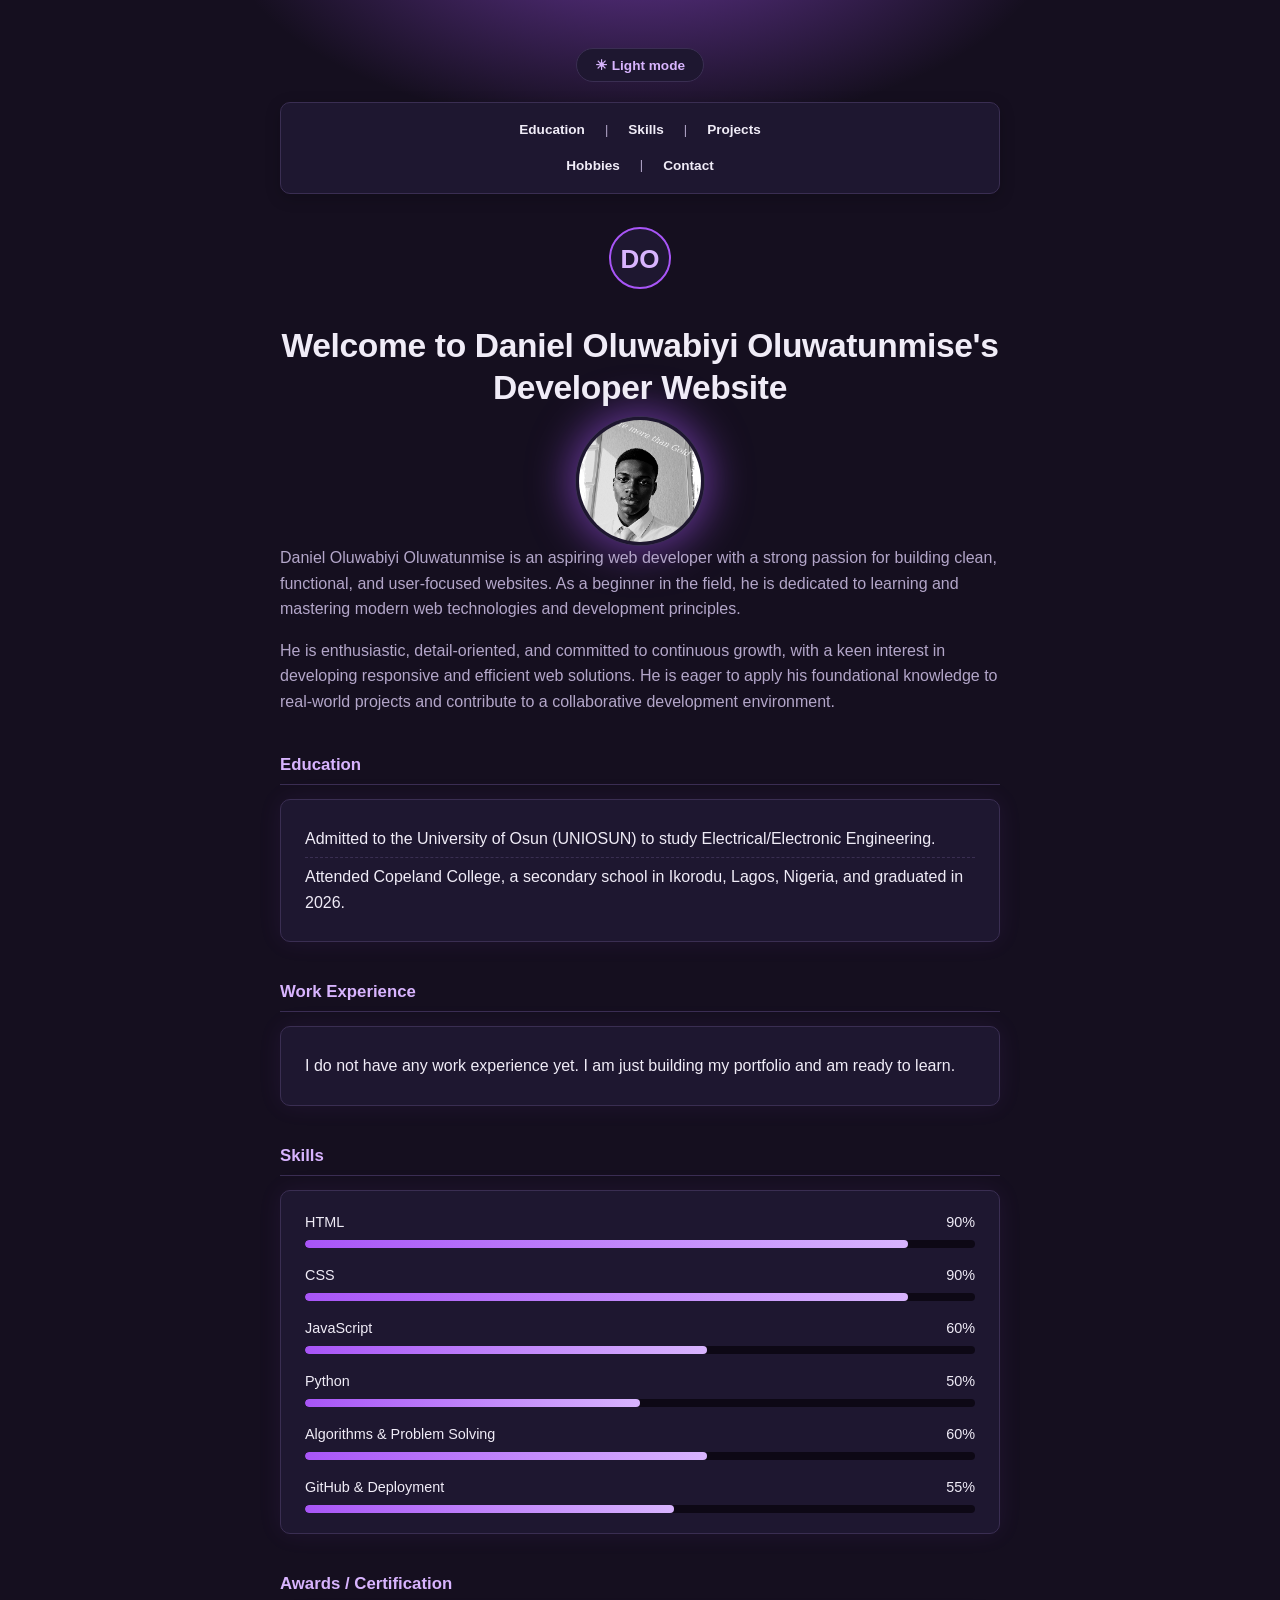
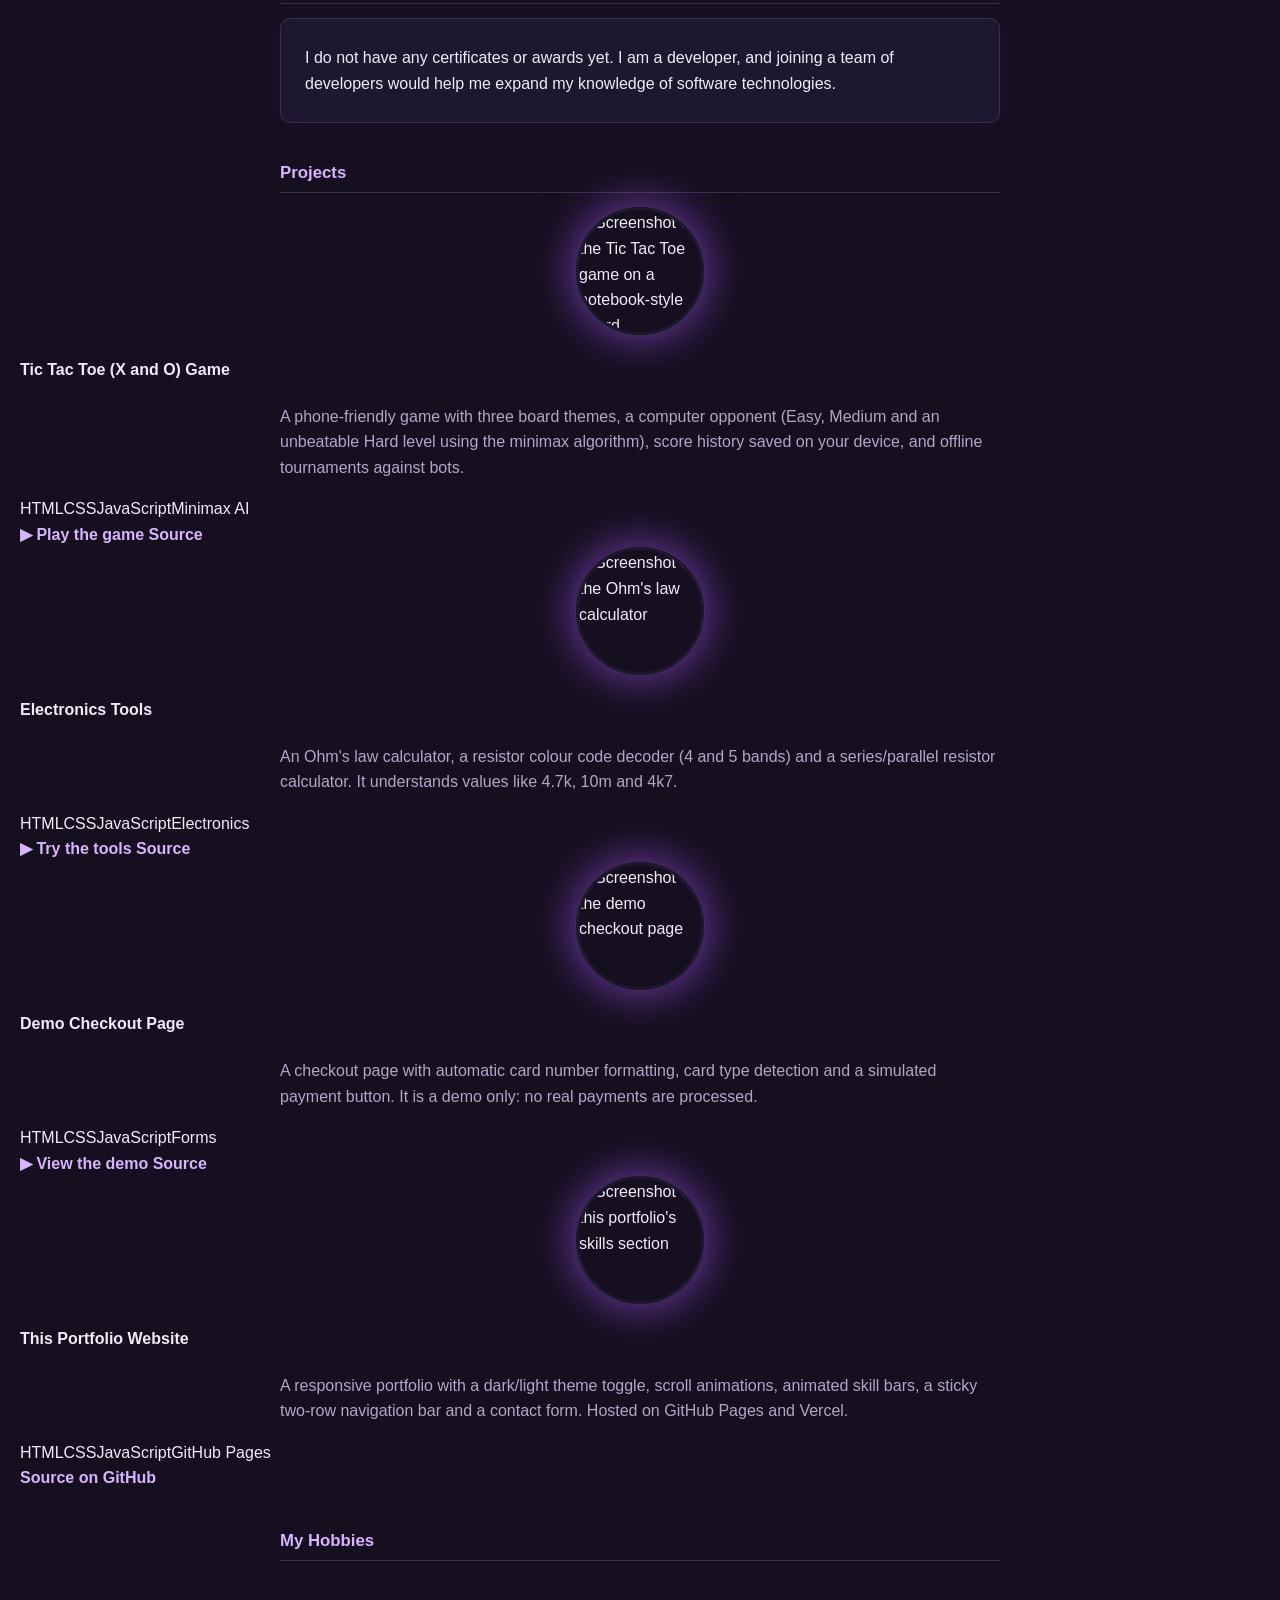
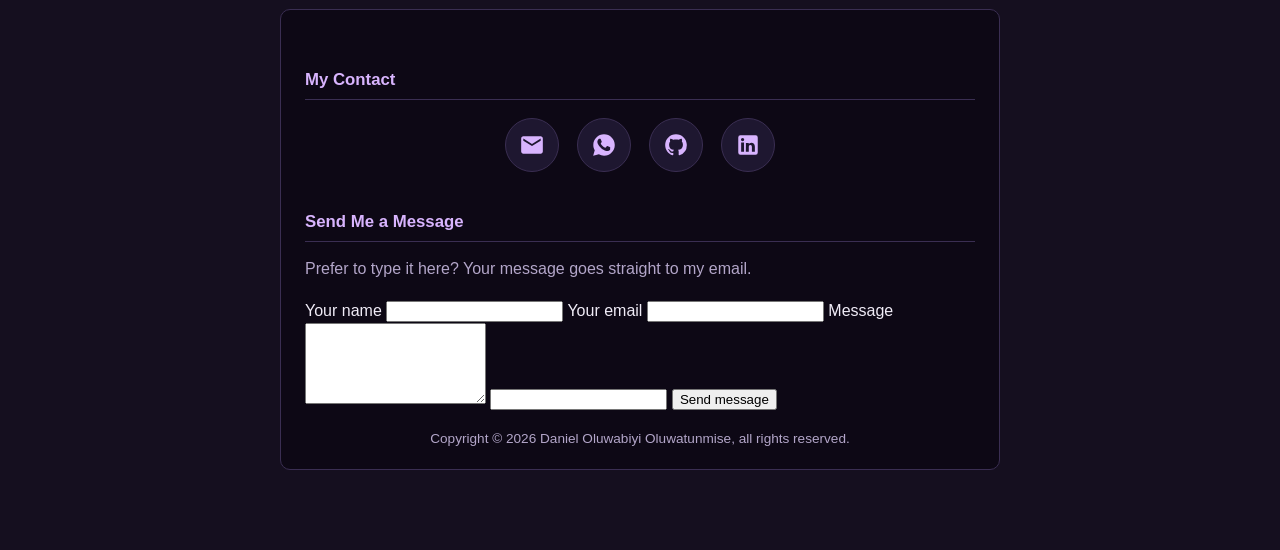
==== commit 542f017a: "Add files via upload" ====
--- a/index.html
+++ b/index.html
@@ -4,6 +4,14 @@
     <meta charset="UTF-8">
     <meta name="viewport" content="width=device-width, initial-scale=1.0">
     <title>Daniel Oluwabiyi Oluwatunmise — Developer Portfolio</title>
+    <meta name="description" content="Portfolio of Daniel Oluwabiyi Oluwatunmise, an aspiring web developer and Electrical/Electronic Engineering student at UNIOSUN. Projects built with HTML, CSS and JavaScript.">
+    <meta name="theme-color" content="#150f1f">
+    <meta property="og:type" content="website">
+    <meta property="og:title" content="Daniel Oluwabiyi Oluwatunmise — Developer Portfolio">
+    <meta property="og:description" content="Web projects, a minimax tic-tac-toe game and electronics tools, all built with HTML, CSS and JavaScript.">
+    <meta property="og:url" content="https://danieloluwabiyi84.github.io/my-portfolio/">
+    <meta property="og:image" content="https://danieloluwabiyi84.github.io/my-portfolio/project-portfolio.jpg">
+    <link rel="icon" href="favicon.svg" type="image/svg+xml">
     <link rel="stylesheet" href="index.css">
 </head>
 <body>
@@ -40,10 +48,6 @@
 
     <p>He is enthusiastic, detail-oriented, and committed to continuous growth, with a keen interest in developing responsive and efficient web solutions. He is eager to apply his foundational knowledge to real-world projects and contribute to a collaborative development environment.</p>
 
-    <div style="text-align:center; margin: 24px auto;">
-        <a href="resume.pdf" download class="resume-btn">📄 Download Resume</a>
-    </div>
-
     <div class="reveal">
         <h3 id="education">Education</h3>
         <ul>
@@ -53,7 +57,7 @@
     </div>
 
     <div class="reveal">
-        <h3>Work Experience / My Projects</h3>
+        <h3>Work Experience</h3>
         <ul>
             <li>I do not have any work experience yet. I am just building my portfolio and am ready to learn.</li>
         </ul>
@@ -71,12 +75,20 @@
                 <div class="skill-bar"><div class="skill-fill" data-level="90%"></div></div>
             </div>
             <div class="skill">
-                <div class="skill-label"><span>JavaScript</span><span>50%</span></div>
-                <div class="skill-bar"><div class="skill-fill" data-level="50%"></div></div>
+                <div class="skill-label"><span>JavaScript</span><span>60%</span></div>
+                <div class="skill-bar"><div class="skill-fill" data-level="60%"></div></div>
             </div>
             <div class="skill">
                 <div class="skill-label"><span>Python</span><span>50%</span></div>
                 <div class="skill-bar"><div class="skill-fill" data-level="50%"></div></div>
+            </div>
+            <div class="skill">
+                <div class="skill-label"><span>Algorithms &amp; Problem Solving</span><span>60%</span></div>
+                <div class="skill-bar"><div class="skill-fill" data-level="60%"></div></div>
+            </div>
+            <div class="skill">
+                <div class="skill-label"><span>GitHub &amp; Deployment</span><span>55%</span></div>
+                <div class="skill-bar"><div class="skill-fill" data-level="55%"></div></div>
             </div>
         </div>
     </div>
@@ -90,13 +102,60 @@
 
     <div class="reveal">
         <h3 id="projects">Projects</h3>
-        <ul>
-            <li>
-                <strong>Personal Developer Portfolio</strong><br>
-                A responsive portfolio site built with HTML, CSS and JavaScript, featuring a dark/light theme toggle, scroll animations, and a sticky nav bar.<br>
-                <a href="https://github.com/danieloluwabiyi84/my-portfolio" target="_blank">View source on GitHub</a>
-            </li>
-        </ul>
+        <div class="projects-grid">
+
+            <div class="project-card">
+                <img src="project-game.jpg" alt="Screenshot of the Tic Tac Toe game on a notebook-style board" width="800" height="500" loading="lazy">
+                <div class="project-body">
+                    <h4>Tic Tac Toe (X and O) Game</h4>
+                    <p>A phone-friendly game with three board themes, a computer opponent (Easy, Medium and an unbeatable Hard level using the minimax algorithm), score history saved on your device, and offline tournaments against bots.</p>
+                    <div class="tags"><span>HTML</span><span>CSS</span><span>JavaScript</span><span>Minimax AI</span></div>
+                    <div class="project-links">
+                        <a class="btn-link primary" href="tic-tac-toe.html">▶ Play the game</a>
+                        <a class="btn-link" href="https://github.com/danieloluwabiyi84/my-portfolio/blob/main/tic-tac-toe.html" target="_blank" rel="noopener">Source</a>
+                    </div>
+                </div>
+            </div>
+
+            <div class="project-card">
+                <img src="project-electronics.jpg" alt="Screenshot of the Ohm's law calculator" width="800" height="500" loading="lazy">
+                <div class="project-body">
+                    <h4>Electronics Tools</h4>
+                    <p>An Ohm's law calculator, a resistor colour code decoder (4 and 5 bands) and a series/parallel resistor calculator. It understands values like 4.7k, 10m and 4k7.</p>
+                    <div class="tags"><span>HTML</span><span>CSS</span><span>JavaScript</span><span>Electronics</span></div>
+                    <div class="project-links">
+                        <a class="btn-link primary" href="electronics-tools.html">▶ Try the tools</a>
+                        <a class="btn-link" href="https://github.com/danieloluwabiyi84/my-portfolio/blob/main/electronics-tools.html" target="_blank" rel="noopener">Source</a>
+                    </div>
+                </div>
+            </div>
+
+            <div class="project-card">
+                <img src="project-payment.jpg" alt="Screenshot of the demo checkout page" width="800" height="500" loading="lazy">
+                <div class="project-body">
+                    <h4>Demo Checkout Page</h4>
+                    <p>A checkout page with automatic card number formatting, card type detection and a simulated payment button. It is a demo only: no real payments are processed.</p>
+                    <div class="tags"><span>HTML</span><span>CSS</span><span>JavaScript</span><span>Forms</span></div>
+                    <div class="project-links">
+                        <a class="btn-link primary" href="payment-page.html">▶ View the demo</a>
+                        <a class="btn-link" href="https://github.com/danieloluwabiyi84/my-portfolio/blob/main/payment-page.html" target="_blank" rel="noopener">Source</a>
+                    </div>
+                </div>
+            </div>
+
+            <div class="project-card">
+                <img src="project-portfolio.jpg" alt="Screenshot of this portfolio's skills section" width="800" height="500" loading="lazy">
+                <div class="project-body">
+                    <h4>This Portfolio Website</h4>
+                    <p>A responsive portfolio with a dark/light theme toggle, scroll animations, animated skill bars, a sticky two-row navigation bar and a contact form. Hosted on GitHub Pages and Vercel.</p>
+                    <div class="tags"><span>HTML</span><span>CSS</span><span>JavaScript</span><span>GitHub Pages</span></div>
+                    <div class="project-links">
+                        <a class="btn-link" href="https://github.com/danieloluwabiyi84/my-portfolio" target="_blank" rel="noopener">Source on GitHub</a>
+                    </div>
+                </div>
+            </div>
+
+        </div>
     </div>
 
     <h3><a href="my-hobbies.html">My Hobbies</a></h3>
@@ -125,6 +184,29 @@
                 </svg>
             </a>
         </div>
+
+        <form id="contact-form" class="contact-form" action="https://formsubmit.co/danieloluwabiyi84@gmail.com" method="POST">
+            <h3>Send Me a Message</h3>
+            <p class="form-intro">Prefer to type it here? Your message goes straight to my email.</p>
+
+            <label for="cf-name">Your name</label>
+            <input id="cf-name" name="name" type="text" maxlength="80" autocomplete="name" required>
+
+            <label for="cf-email">Your email</label>
+            <input id="cf-email" name="email" type="email" maxlength="120" autocomplete="email" required>
+
+            <label for="cf-message">Message</label>
+            <textarea id="cf-message" name="message" rows="5" maxlength="2000" required></textarea>
+
+            <input type="text" name="_honey" class="hp" tabindex="-1" autocomplete="off" aria-hidden="true">
+            <input type="hidden" name="_subject" value="New message from my portfolio website">
+            <input type="hidden" name="_captcha" value="false">
+            <input type="hidden" name="_template" value="table">
+
+            <button type="submit" id="cf-send" class="form-btn">Send message</button>
+            <p id="cf-status" role="status" aria-live="polite"></p>
+        </form>
+
         <footer>Copyright © 2026 Daniel Oluwabiyi Oluwatunmise, all rights reserved.</footer>
     </article>
 
@@ -133,4 +215,3 @@
     <script src="script.js"></script>
 </body>
 </html>
-
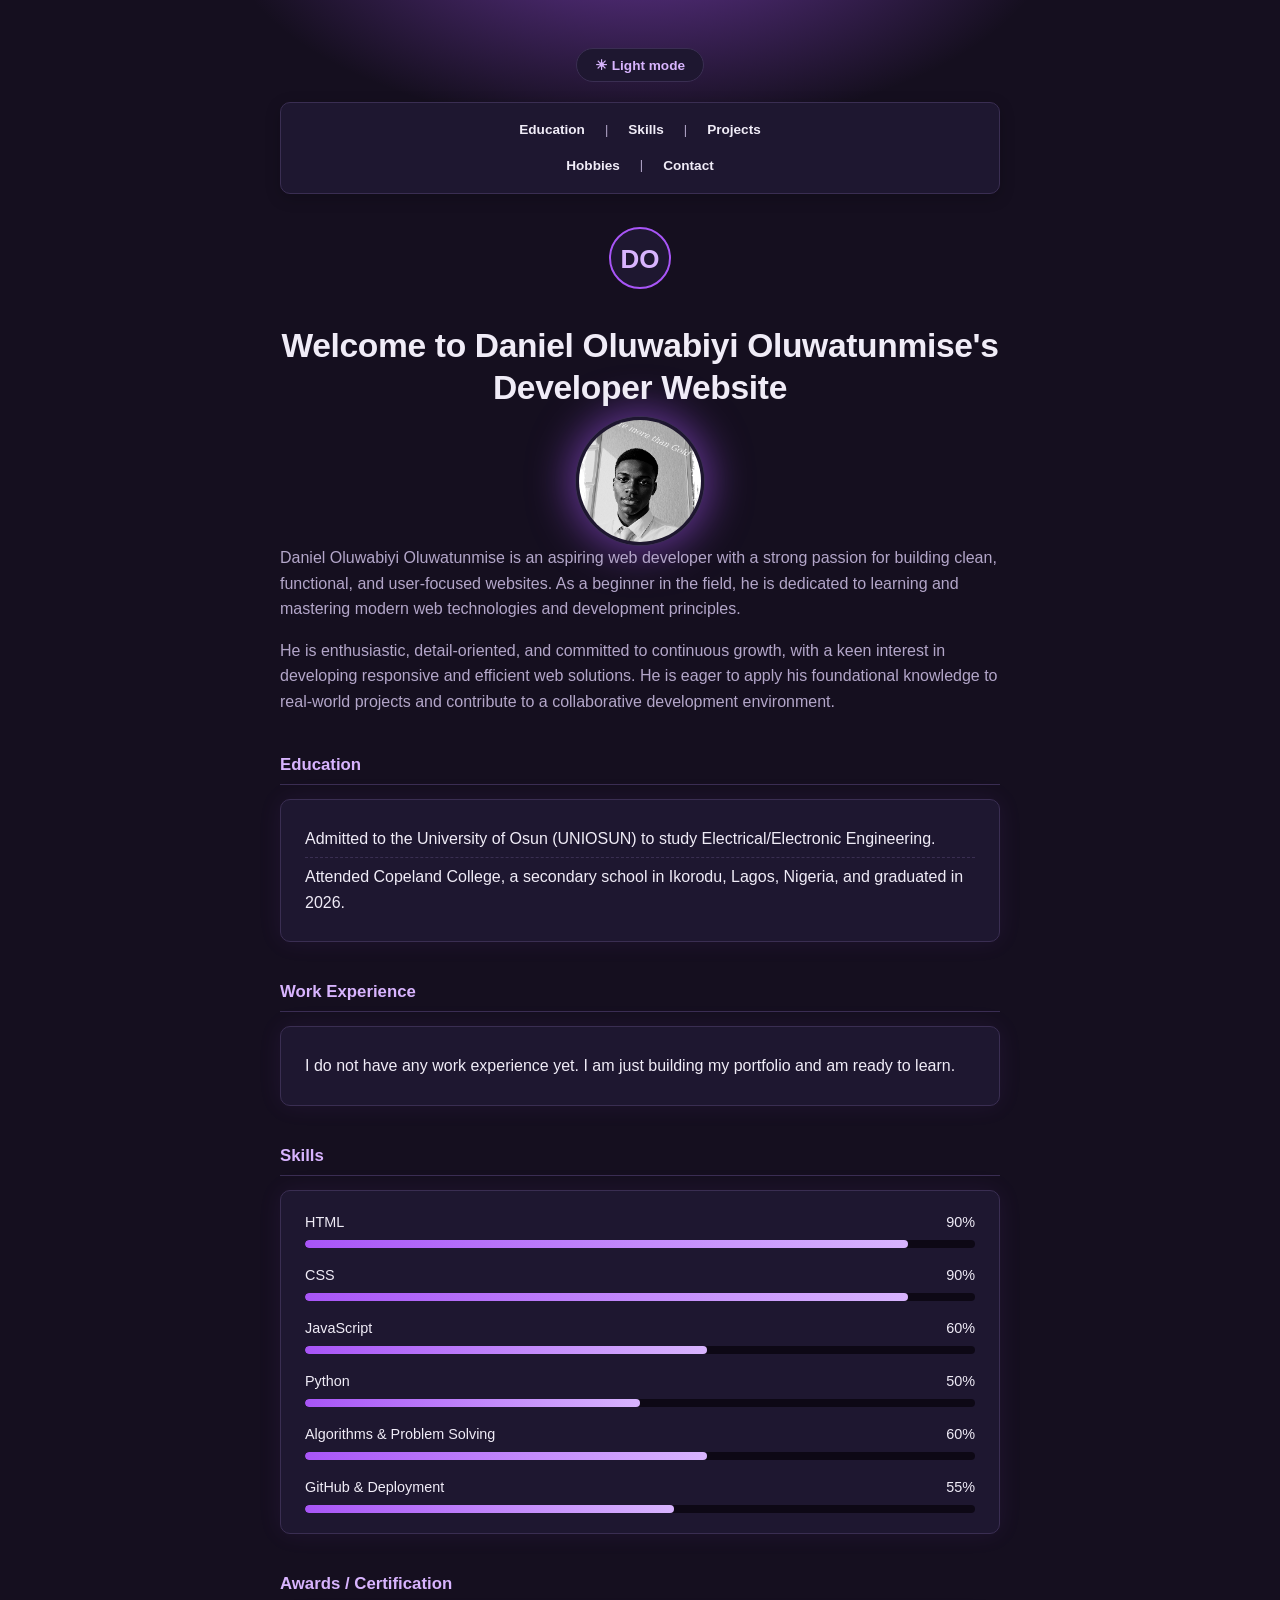
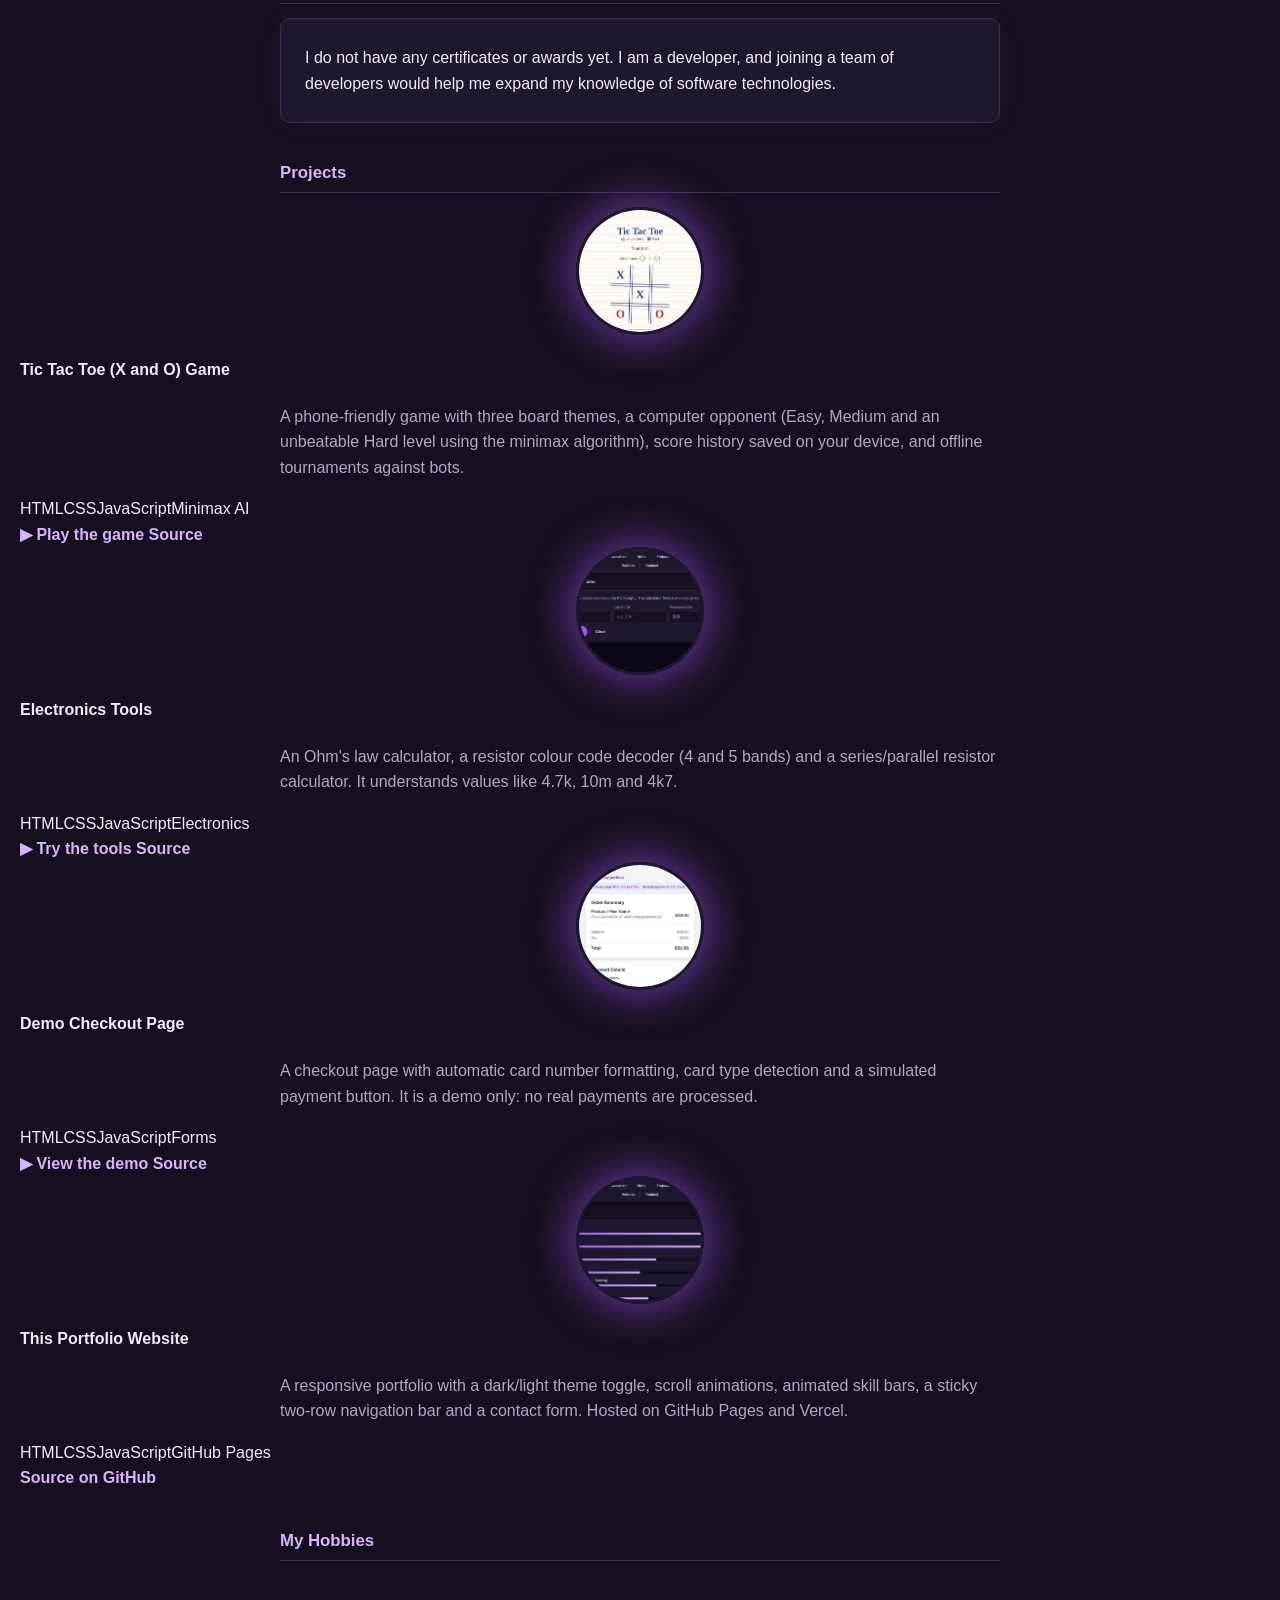
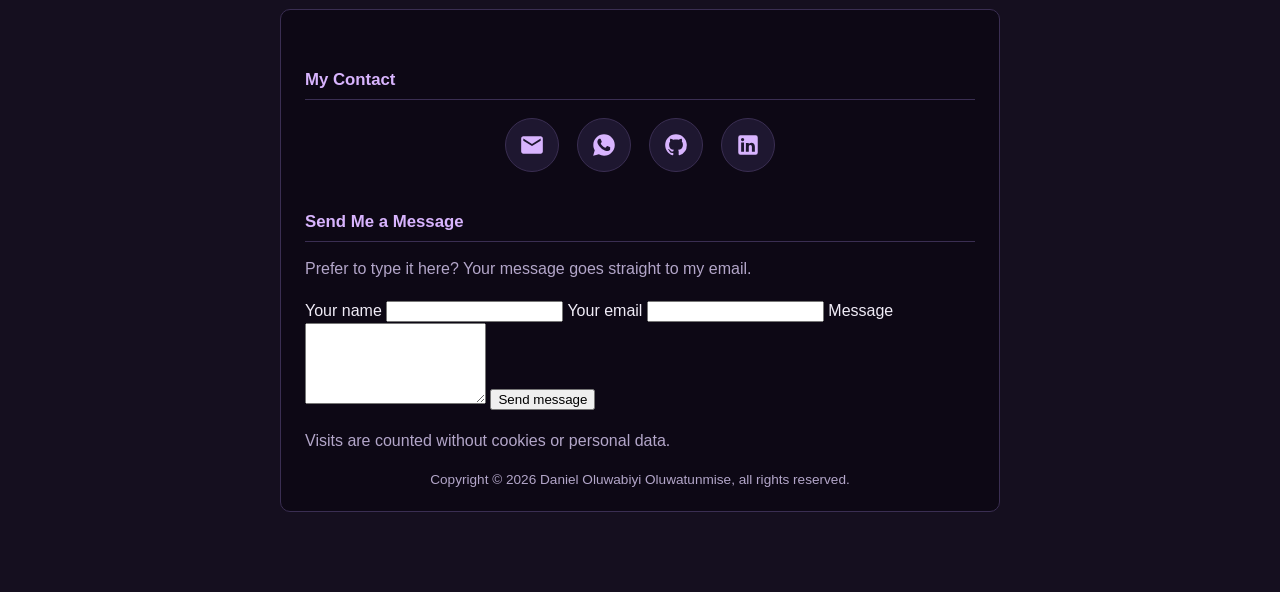
==== commit 1e6c0eaa: "Add files via upload" ====
--- a/index.html
+++ b/index.html
@@ -12,7 +12,8 @@
     <meta property="og:url" content="https://danieloluwabiyi84.github.io/my-portfolio/">
     <meta property="og:image" content="https://danieloluwabiyi84.github.io/my-portfolio/project-portfolio.jpg">
     <link rel="icon" href="favicon.svg" type="image/svg+xml">
-    <link rel="stylesheet" href="index.css">
+    <link rel="stylesheet" href="index.css?v=3">
+    <script>if ("IntersectionObserver" in window) document.documentElement.classList.add("js-reveal");</script>
 </head>
 <body>
     <button id="theme-toggle" onclick="toggleTheme()">☀ Light mode</button>
@@ -198,7 +199,7 @@
             <label for="cf-message">Message</label>
             <textarea id="cf-message" name="message" rows="5" maxlength="2000" required></textarea>
 
-            <input type="text" name="_honey" class="hp" tabindex="-1" autocomplete="off" aria-hidden="true">
+            <input type="text" name="_honey" class="hp" tabindex="-1" autocomplete="off" aria-hidden="true" style="position:absolute;left:-9999px;width:1px;height:1px;opacity:0">
             <input type="hidden" name="_subject" value="New message from my portfolio website">
             <input type="hidden" name="_captcha" value="false">
             <input type="hidden" name="_template" value="table">
@@ -207,11 +208,16 @@
             <p id="cf-status" role="status" aria-live="polite"></p>
         </form>
 
+        <p class="visit-line" id="visit-line" hidden>👀 <strong id="visit-count"></strong> visits to this portfolio</p>
+        <p class="privacy-note">Visits are counted without cookies or personal data.</p>
+
         <footer>Copyright © 2026 Daniel Oluwabiyi Oluwatunmise, all rights reserved.</footer>
     </article>
 
     <button id="back-to-top" aria-label="Back to top">↑</button>
 
-    <script src="script.js"></script>
+    <script src="script.js?v=3"></script>
+    <script src="guide.js?v=3" defer></script>
+    <script src="visitors.js?v=3" defer></script>
 </body>
 </html>
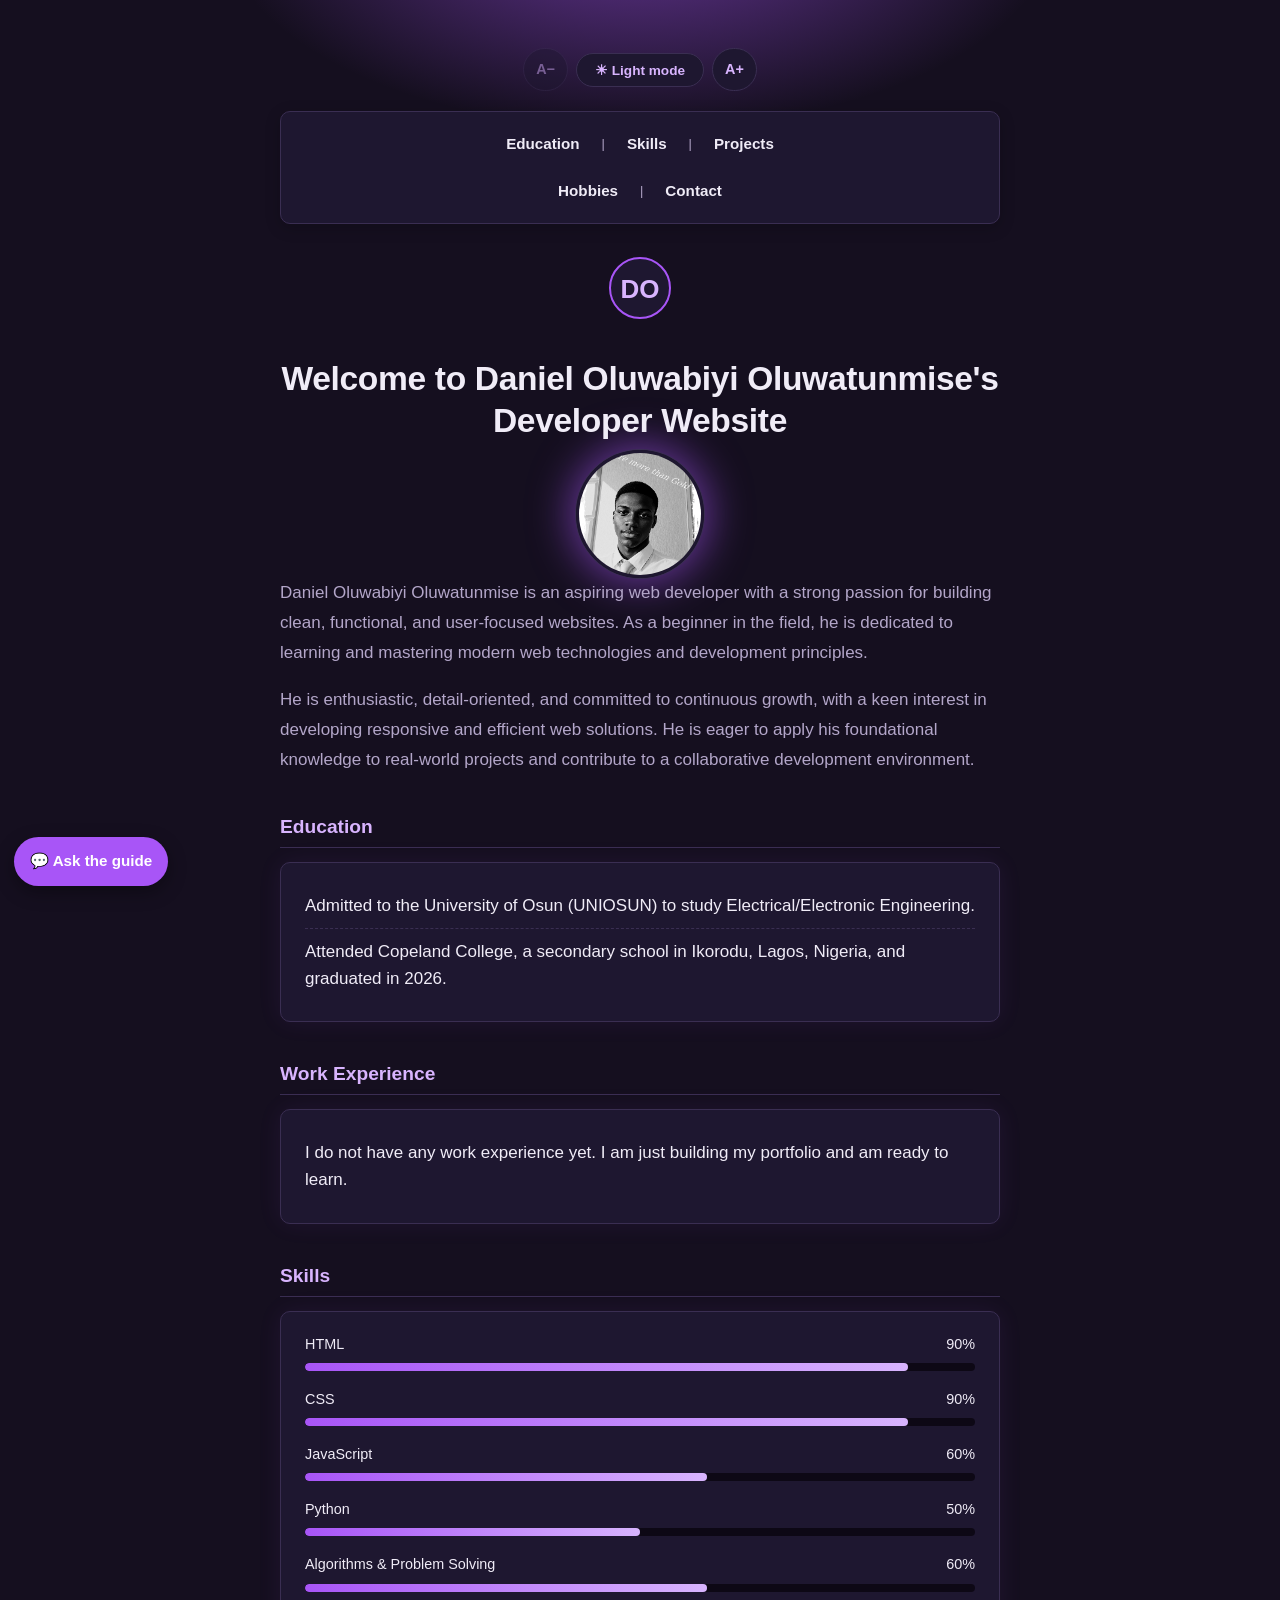
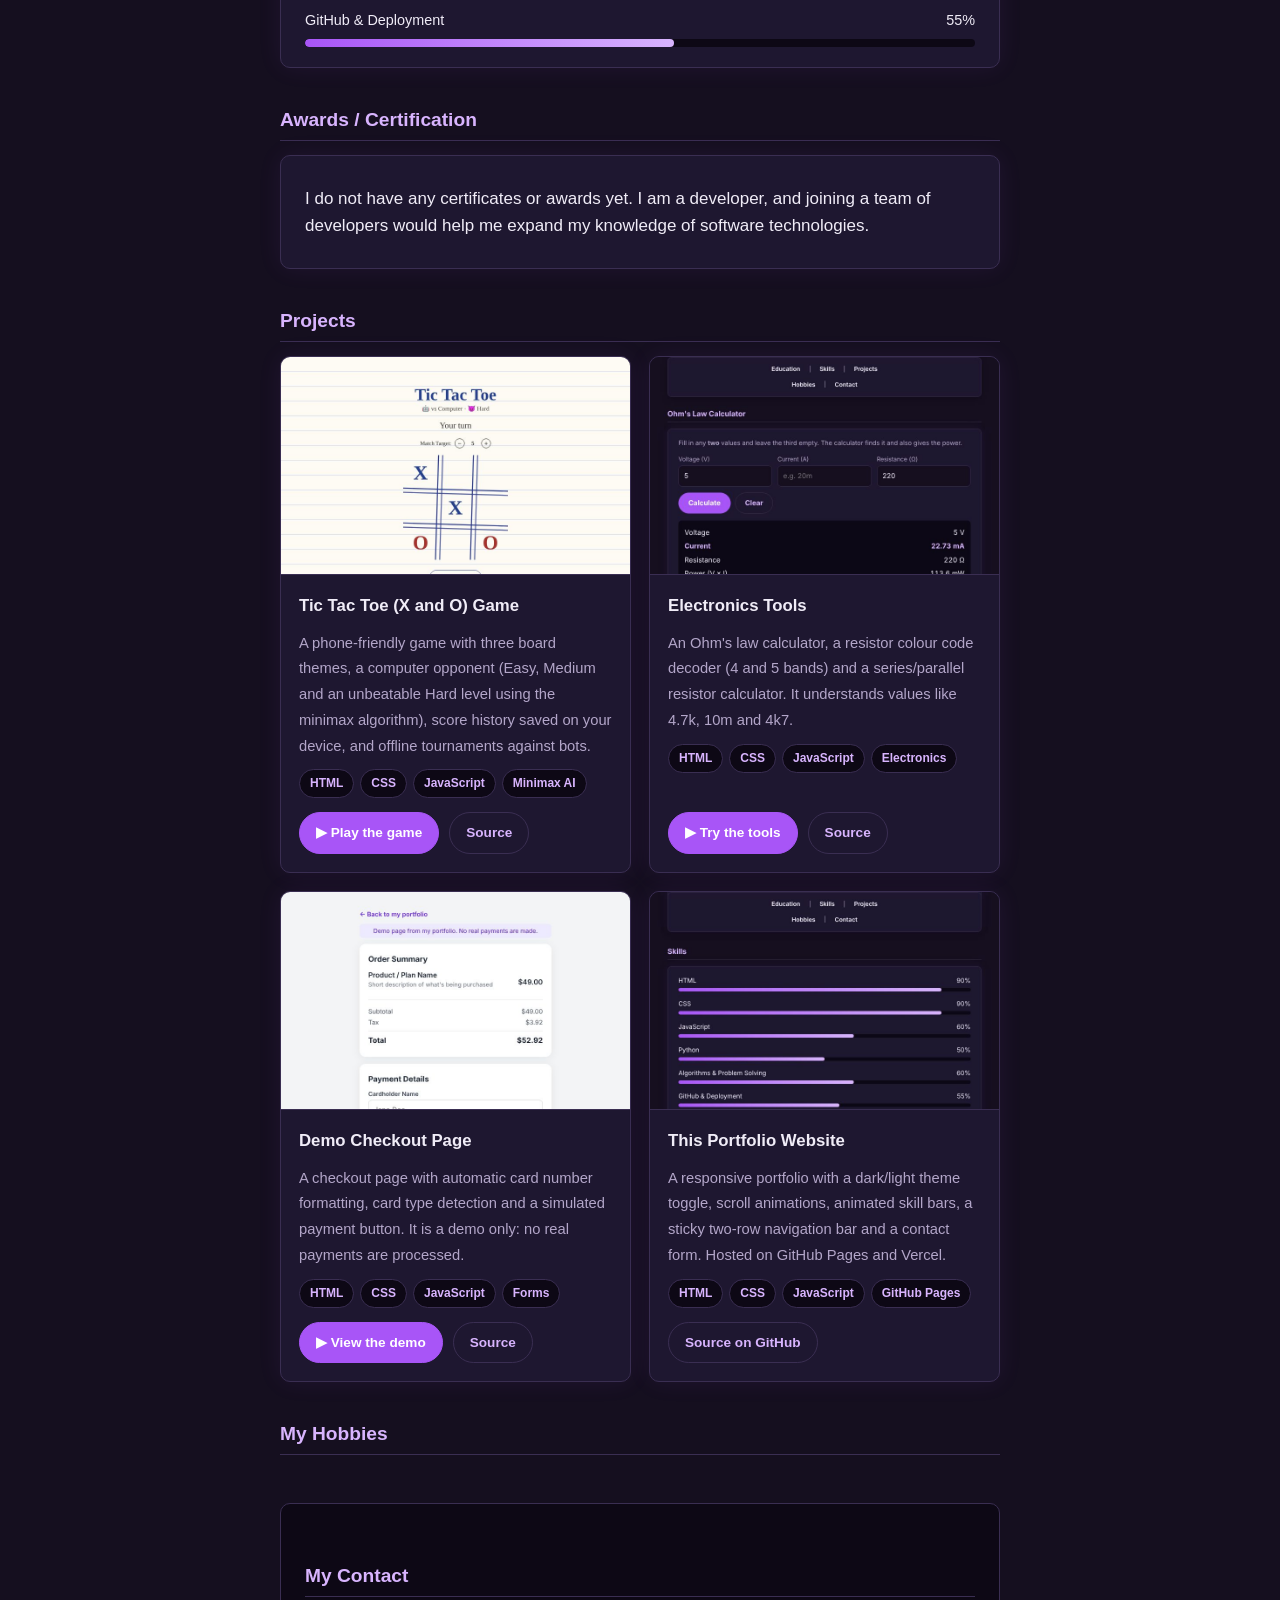
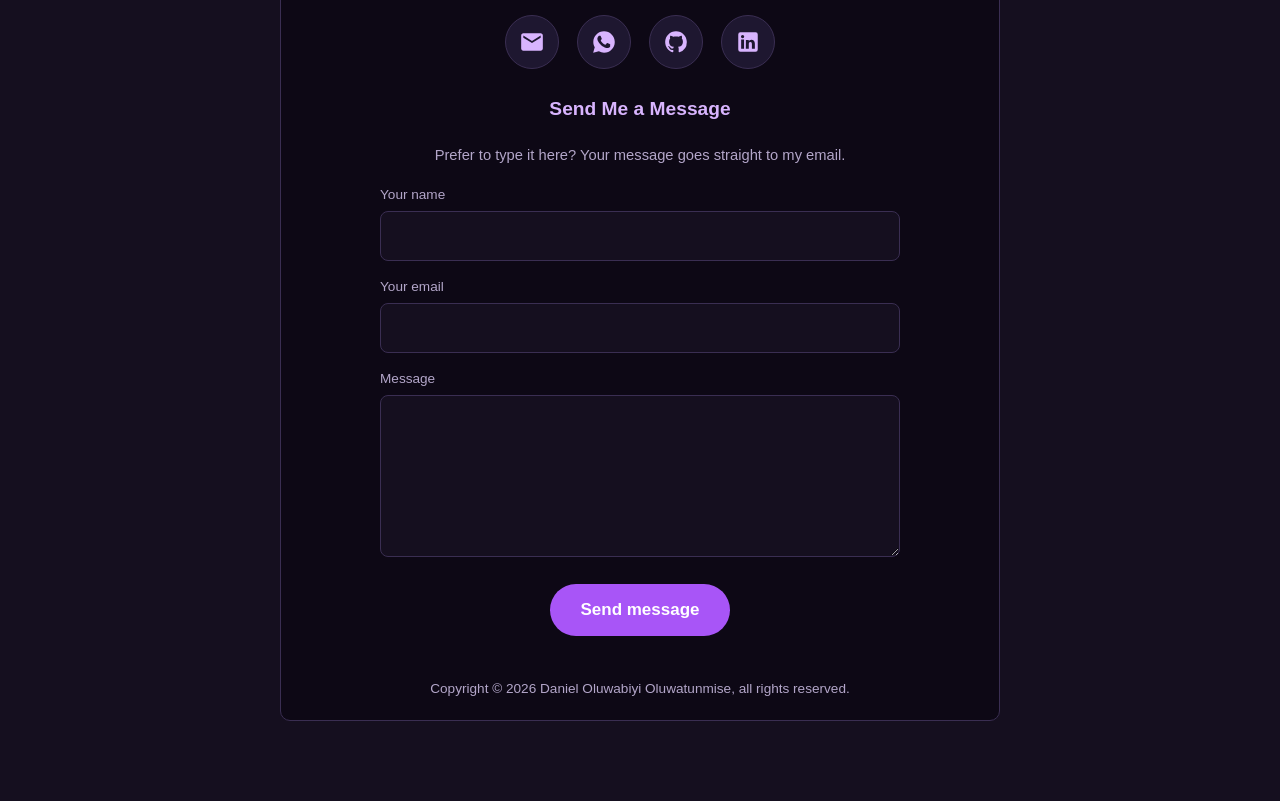
==== commit 46f4f153: "Add files via upload" ====
--- a/index.html
+++ b/index.html
@@ -208,9 +208,6 @@
             <p id="cf-status" role="status" aria-live="polite"></p>
         </form>
 
-        <p class="visit-line" id="visit-line" hidden>👀 <strong id="visit-count"></strong> visits to this portfolio</p>
-        <p class="privacy-note">Visits are counted without cookies or personal data.</p>
-
         <footer>Copyright © 2026 Daniel Oluwabiyi Oluwatunmise, all rights reserved.</footer>
     </article>
 
@@ -218,6 +215,6 @@
 
     <script src="script.js?v=3"></script>
     <script src="guide.js?v=3" defer></script>
-    <script src="visitors.js?v=3" defer></script>
+    <script src="visitors.js?v=4" defer></script>
 </body>
 </html>
--- a/index.css
+++ b/index.css
@@ -50,8 +50,8 @@
     var(--bg);
   color: var(--text);
   font-family: -apple-system, "Segoe UI", Roboto, Helvetica, Arial, sans-serif;
-  line-height: 1.6;
-  font-size: 16px;
+  line-height: 1.75;
+  font-size: 1.0625rem;
   transition: var(--transition);
 }
 
@@ -74,16 +74,18 @@
   max-width: var(--max-width);
   margin: 40px auto 14px;
   padding-bottom: 8px;
-  font-size: 1.05rem;
+  font-size: 1.2rem;
   font-weight: 700;
   color: var(--accent-bright);
   border-bottom: 1px solid var(--border);
+  text-wrap: balance;
 }
 
 p {
   max-width: var(--max-width);
-  margin: 0 auto 16px;
+  margin: 0 auto 18px;
   color: var(--muted);
+  overflow-wrap: break-word;
 }
 
 img {
@@ -112,7 +114,8 @@
 
 ul li {
   color: var(--text);
-  padding: 6px 0;
+  padding: 9px 0;
+  line-height: 1.6;
 }
 
 ul li:not(:last-child) {
@@ -258,10 +261,10 @@
 }
 
 .nav-link {
-  font-size: 0.85rem;
+  font-size: 0.95rem;
   font-weight: 600;
   color: var(--text);
-  padding: 4px 10px;
+  padding: 7px 12px;
   border-radius: 6px;
   border-bottom: none;
 }
@@ -271,23 +274,195 @@
   color: #fff;
 }
 
-/* Resume download button */
-.resume-btn {
-  display: inline-block;
-  padding: 10px 24px;
+/* Project cards */
+.projects-grid {
+  max-width: var(--max-width);
+  margin: 0 auto 16px;
+  display: grid;
+  grid-template-columns: repeat(auto-fit, minmax(270px, 1fr));
+  gap: 18px;
+}
+
+.project-card {
+  display: flex;
+  flex-direction: column;
+  overflow: hidden;
+  background: var(--surface);
+  border: 1px solid var(--border);
+  border-radius: var(--radius);
+  box-shadow: 0 0 24px rgba(168, 85, 247, 0.08);
+  transition: transform 0.2s ease, border-color 0.2s ease, box-shadow 0.2s ease;
+}
+
+.project-card:hover {
+  transform: translateY(-3px);
+  border-color: var(--accent);
+  box-shadow: 0 0 24px var(--glow);
+}
+
+.project-card img {
+  width: 100%;
+  height: auto;
+  aspect-ratio: 16 / 10;
+  margin: 0;
+  object-fit: cover;
+  object-position: top;
+  border: 0;
+  border-bottom: 1px solid var(--border);
+  border-radius: 0;
+  box-shadow: none;
+}
+
+.project-body {
+  display: flex;
+  flex-direction: column;
+  flex: 1;
+  gap: 10px;
+  padding: 16px 18px 18px;
+}
+
+.project-body h4 {
+  margin: 0;
+  font-size: 1.05rem;
+  color: var(--text);
+}
+
+.project-body p {
+  max-width: none;
+  margin: 0;
+  font-size: 0.92rem;
+}
+
+.tags {
+  display: flex;
+  flex-wrap: wrap;
+  gap: 6px;
+}
+
+.tags span {
+  padding: 3px 10px;
+  border: 1px solid var(--border);
+  border-radius: 999px;
+  background: var(--card-dark);
+  color: var(--accent-bright);
+  font-size: 0.75rem;
+  font-weight: 600;
+}
+
+.project-links {
+  display: flex;
+  flex-wrap: wrap;
+  gap: 10px;
+  margin-top: auto;
+  padding-top: 4px;
+}
+
+.btn-link {
+  padding: 8px 16px;
+  border: 1px solid var(--border);
+  border-radius: 999px;
+  font-size: 0.85rem;
+}
+
+.btn-link.primary {
+  background: var(--accent);
+  border-color: var(--accent);
+  color: #fff;
+}
+
+.btn-link:hover,
+.btn-link:focus-visible {
+  border-color: var(--accent-bright);
+}
+
+/* Contact form */
+.contact-form {
+  max-width: 520px;
+  margin: 28px auto 8px;
+}
+
+.contact-form h3 {
+  margin-top: 0;
+  text-align: center;
+  border-bottom: 0;
+}
+
+.form-intro {
+  margin: 0 auto 8px;
+  text-align: center;
+  font-size: 0.92rem;
+}
+
+.contact-form label {
+  display: block;
+  margin: 14px 0 4px;
+  font-size: 0.85rem;
+  color: var(--muted);
+}
+
+.contact-form input[type="text"],
+.contact-form input[type="email"],
+.contact-form textarea {
+  width: 100%;
+  padding: 10px 12px;
+  border: 1px solid var(--border);
+  border-radius: 8px;
+  background: var(--bg);
+  color: var(--text);
+  font: inherit;
+  font-size: 1rem;
+}
+
+.contact-form textarea {
+  resize: vertical;
+  min-height: 110px;
+}
+
+.contact-form input:focus,
+.contact-form textarea:focus {
+  outline: 2px solid var(--accent);
+  outline-offset: 1px;
+}
+
+/* spam trap: real people never see or fill this field */
+.contact-form .hp {
+  position: absolute;
+  left: -9999px;
+  width: 1px;
+  height: 1px;
+  opacity: 0;
+}
+
+.form-btn {
+  display: block;
+  margin: 18px auto 0;
+  padding: 11px 30px;
+  border: 0;
+  border-radius: 999px;
   background: var(--accent);
   color: #fff;
-  border-radius: 999px;
+  font: inherit;
   font-weight: 700;
-  text-decoration: none;
-  transition: background 0.2s ease, transform 0.15s ease;
-}
-
-.resume-btn:hover {
-  background: var(--accent-bright);
-  color: var(--bg);
-  transform: translateY(-2px);
-}
+  cursor: pointer;
+}
+
+.form-btn:disabled {
+  opacity: 0.6;
+  cursor: wait;
+}
+
+#cf-status {
+  min-height: 1.4em;
+  margin: 12px auto 0;
+  text-align: center;
+  font-size: 0.92rem;
+}
+
+#cf-status.ok { color: #4ade80; }
+#cf-status.err { color: #f87171; }
+
+:root[data-theme="light"] #cf-status.ok { color: #15803d; }
+:root[data-theme="light"] #cf-status.err { color: #b91c1c; }
 
 /* Skills as progress bars */
 .skills-container {
@@ -333,13 +508,13 @@
 }
 
 /* Scroll-reveal animation */
-.reveal {
+.js-reveal .reveal {
   opacity: 0;
   transform: translateY(24px);
   transition: opacity 0.6s ease, transform 0.6s ease;
 }
 
-.reveal.visible {
+.js-reveal .reveal.visible {
   opacity: 1;
   transform: translateY(0);
 }
@@ -371,3 +546,83 @@
 #back-to-top:hover {
   transform: translateY(-3px);
 }
+
+
+/* ---------- Reading comfort ---------- */
+
+/* anchored sections stop below the sticky nav bar instead of hiding behind it */
+[id] {
+  scroll-margin-top: 9.5rem;
+}
+
+/* text-size buttons next to the theme toggle */
+.page-tools {
+  display: flex;
+  align-items: center;
+  justify-content: center;
+  gap: 8px;
+  margin: 0 auto 20px;
+}
+
+.page-tools #theme-toggle {
+  margin: 0;
+}
+
+.text-btn {
+  min-width: 44px;
+  padding: 8px 12px;
+  background: var(--surface);
+  color: var(--accent-bright);
+  border: 1px solid var(--border);
+  border-radius: 999px;
+  font: inherit;
+  font-size: 0.9rem;
+  font-weight: 700;
+  cursor: pointer;
+  transition: var(--transition);
+}
+
+.text-btn:hover,
+.text-btn:focus-visible {
+  border-color: var(--accent-bright);
+}
+
+/* visit counter + privacy note */
+.visit-line {
+  margin: 18px auto 6px;
+  text-align: center;
+  font-size: 0.95rem;
+  color: var(--text);
+}
+
+.privacy-note {
+  margin: 0 auto 12px;
+  text-align: center;
+  font-size: 0.8rem;
+}
+
+button:focus-visible,
+input:focus-visible,
+textarea:focus-visible,
+select:focus-visible {
+  outline: 2px solid var(--accent-bright);
+  outline-offset: 2px;
+}
+
+@media (prefers-reduced-motion: reduce) {
+  html {
+    scroll-behavior: auto;
+  }
+
+  *, *::before, *::after {
+    animation-duration: 0.01ms !important;
+    animation-iteration-count: 1 !important;
+    transition-duration: 0.01ms !important;
+  }
+}
+
+@media print {
+  .site-nav, .page-tools, #theme-toggle, #back-to-top, .contact-form, #guide-root {
+    display: none !important;
+  }
+}
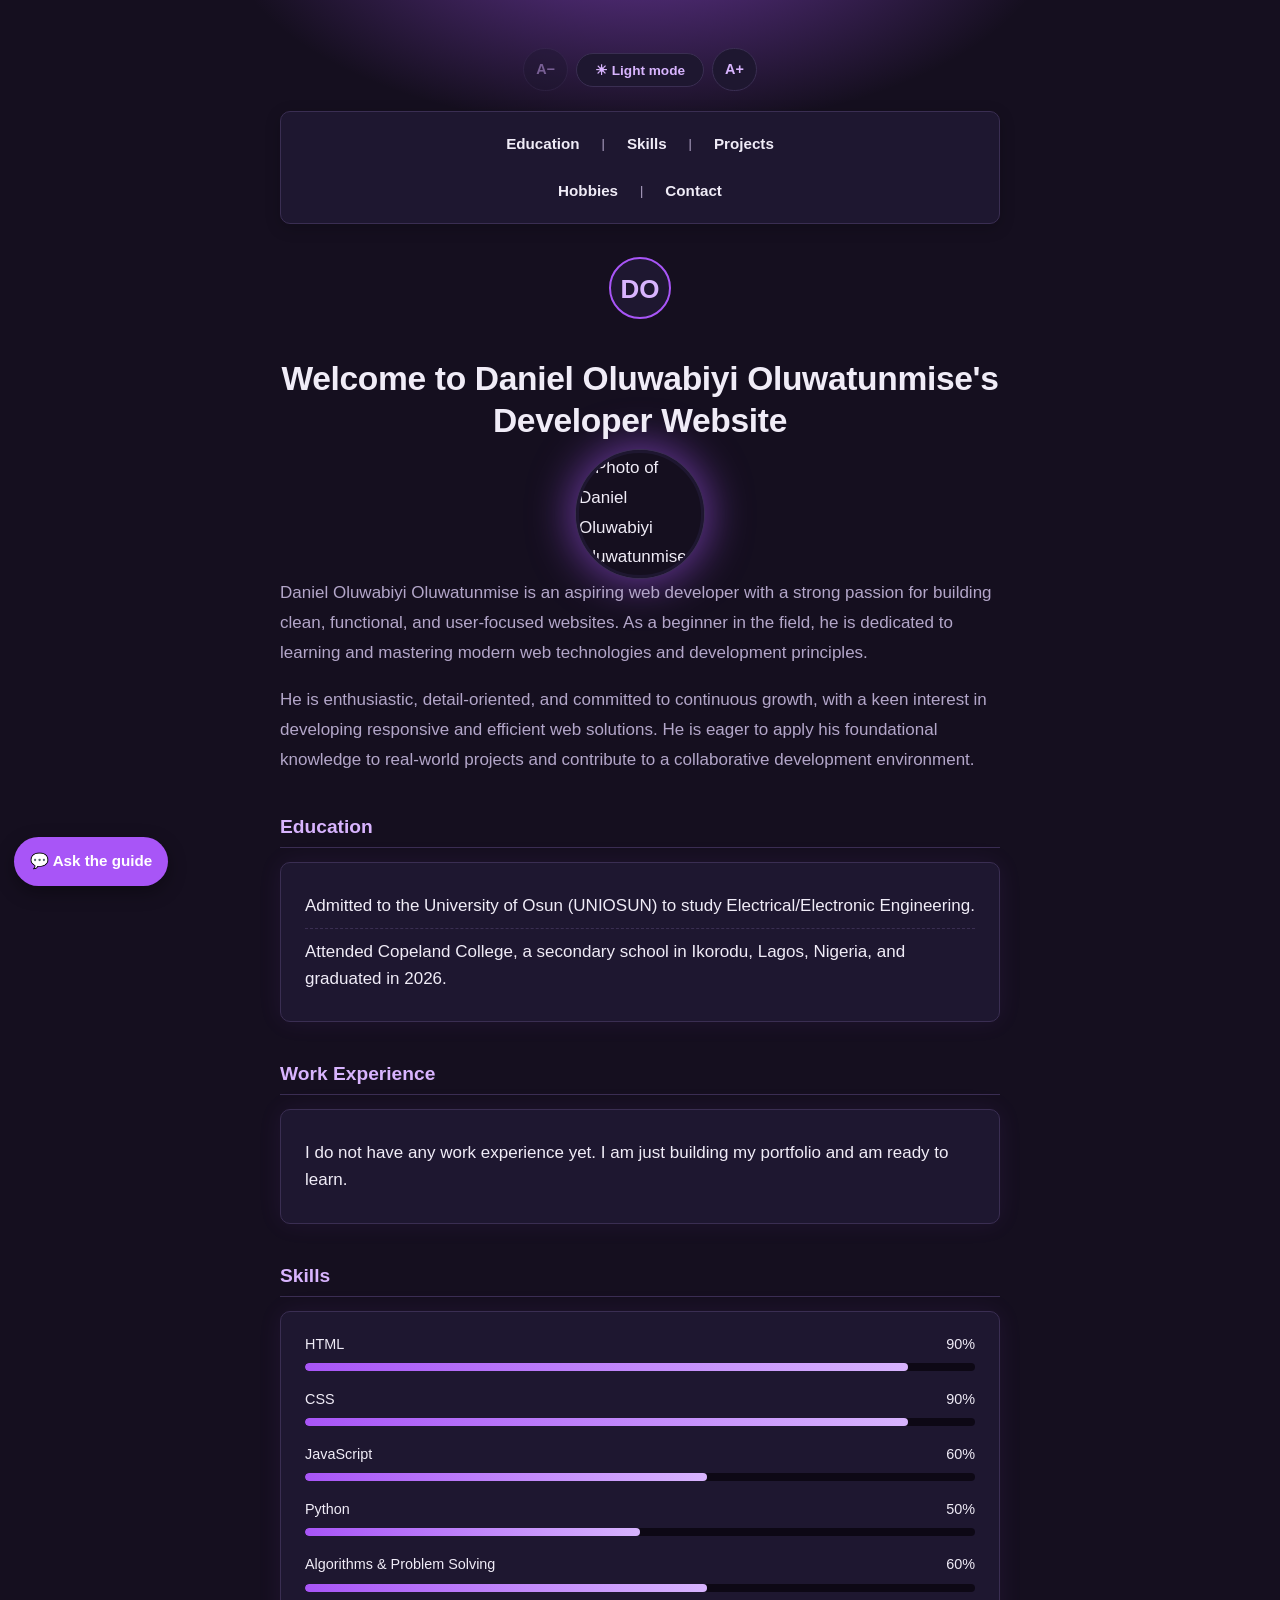
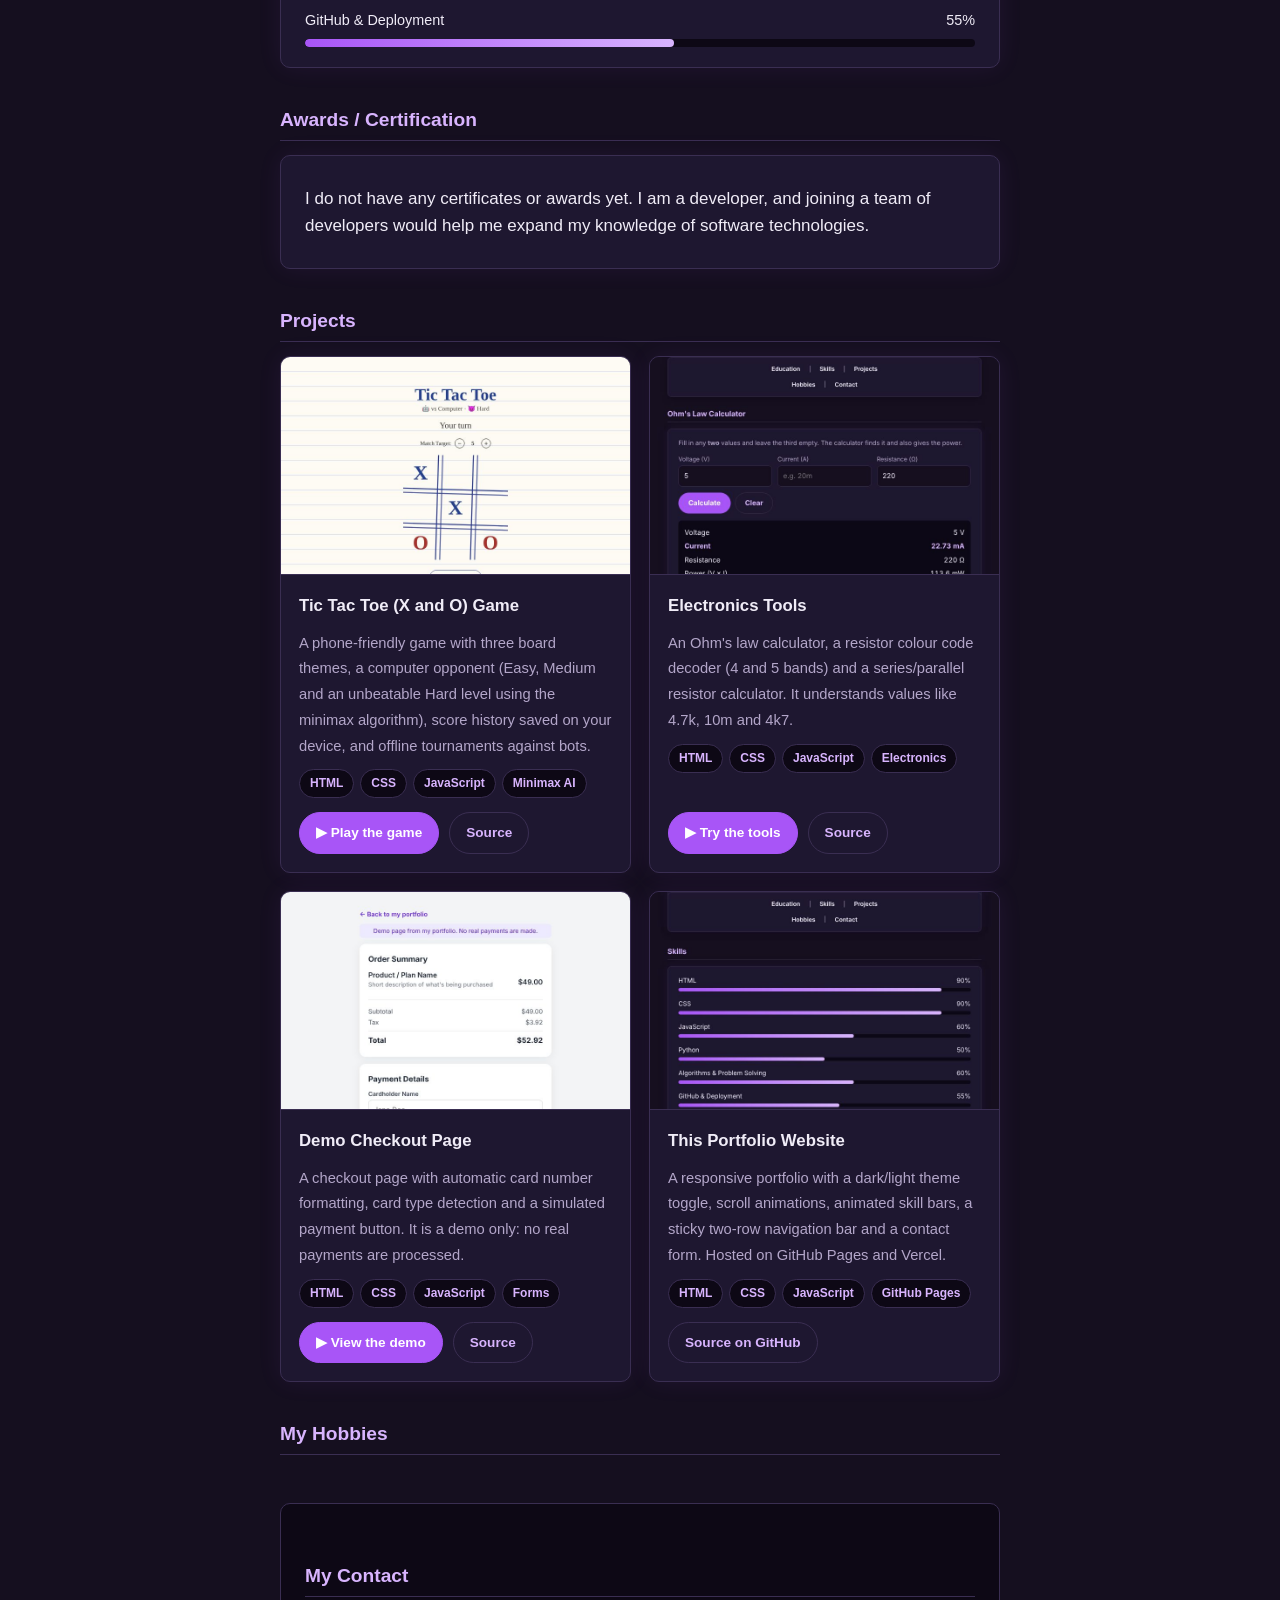
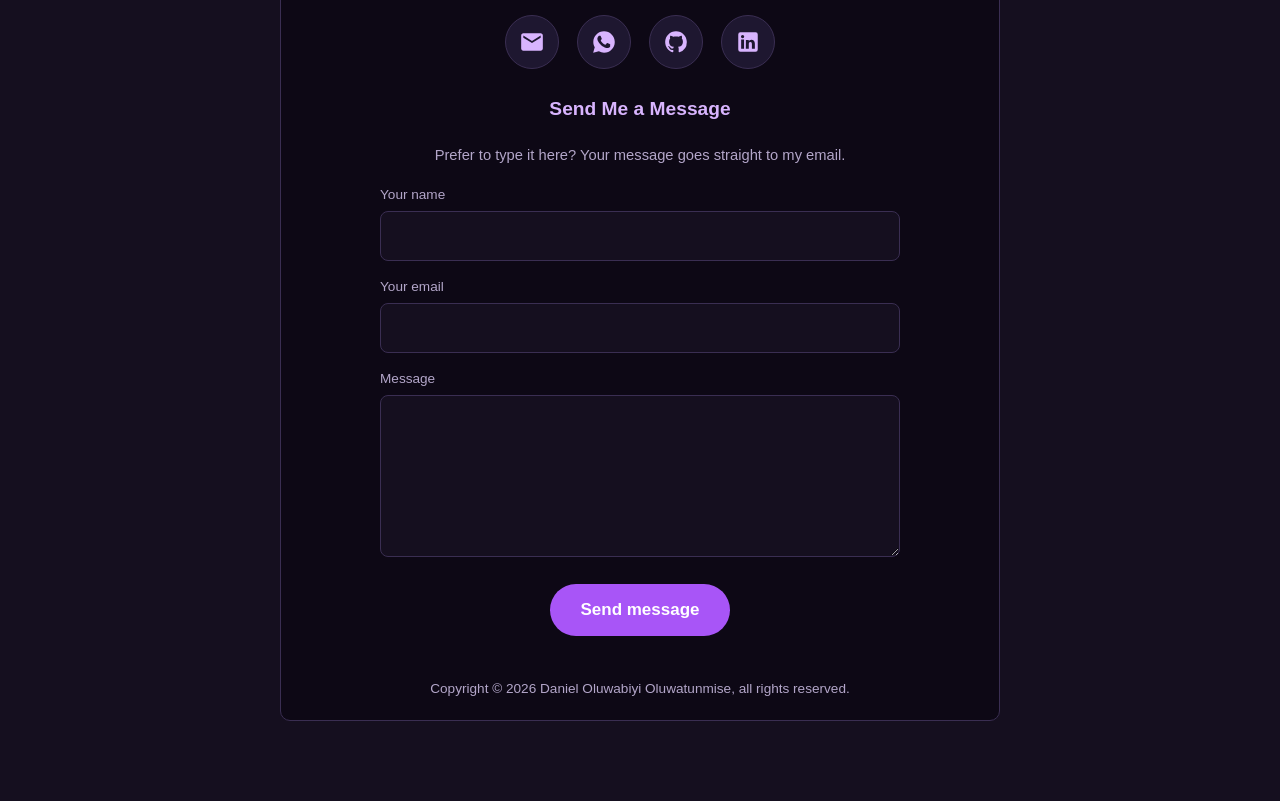
==== commit 9ecb4e0c: "Add files via upload" ====
--- a/index.html
+++ b/index.html
@@ -43,7 +43,7 @@
 
     <h1>Welcome to Daniel Oluwabiyi Oluwatunmise's Developer Website</h1>
 
-    <img src="profile-picture.png" alt="Photo of Daniel Oluwabiyi Oluwatunmise">
+    <img src="profile-picture.jpg" width="640" height="640" alt="Photo of Daniel Oluwabiyi Oluwatunmise">
 
     <p>Daniel Oluwabiyi Oluwatunmise is an aspiring web developer with a strong passion for building clean, functional, and user-focused websites. As a beginner in the field, he is dedicated to learning and mastering modern web technologies and development principles.</p>
 
@@ -215,6 +215,6 @@
 
     <script src="script.js?v=3"></script>
     <script src="guide.js?v=3" defer></script>
-    <script src="visitors.js?v=4" defer></script>
+    <script src="visitors.js?v=5" defer></script>
 </body>
 </html>
